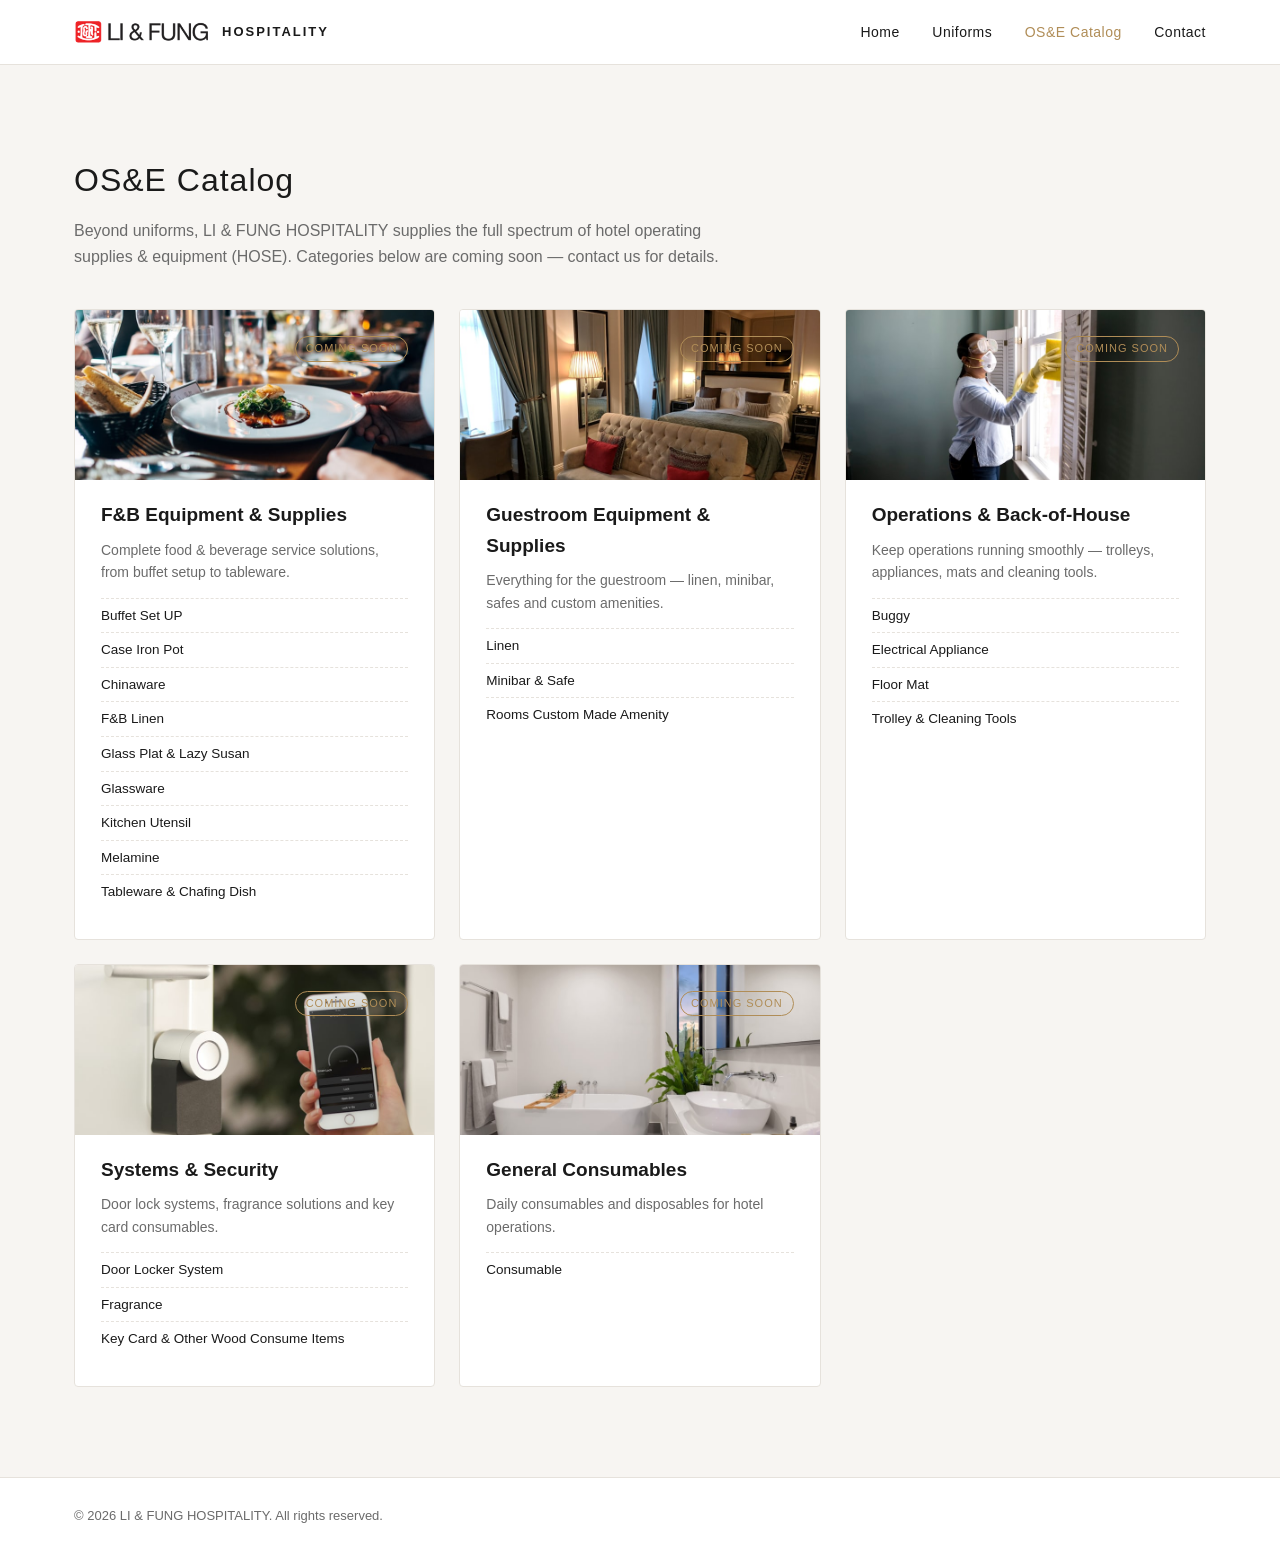
==== catalog.html @ af7404ed "Split home, uniforms, and catalog into separate pages" ====
<!DOCTYPE html>
<html lang="en">
<head>
<meta charset="UTF-8" />
<meta name="viewport" content="width=device-width, initial-scale=1.0" />
<title>OS&amp;E Catalog — LI & FUNG HOSPITALITY</title>
<link rel="stylesheet" href="styles.css" />
</head>
<body>

<header class="site-header">
  <div class="wrap header-inner">
    <div class="brand">
      <img src="images/brand/li-fung-logo.png" alt="LI & FUNG" />
      <span class="brand-hospitality">HOSPITALITY</span>
    </div>
    <nav>
      <a href="index.html#home">Home</a>
      <a href="uniforms.html">Uniforms</a>
      <a href="catalog.html" aria-current="page">OS&amp;E Catalog</a>
      <a href="index.html#contact">Contact</a>
    </nav>
  </div>
</header>

<main>
  <section id="catalog" class="section alt">
    <div class="wrap">
      <h1>OS&amp;E Catalog</h1>
      <p class="section-sub">Beyond uniforms, LI &amp; FUNG HOSPITALITY supplies the full spectrum of hotel operating supplies &amp; equipment (HOSE). Categories below are coming soon — contact us for details.</p>
      <div id="category-grid" class="category-grid"></div>
    </div>
  </section>
</main>

<footer class="site-footer">
  <div class="wrap">© <span id="year"></span> LI &amp; FUNG HOSPITALITY. All rights reserved.</div>
</footer>

<script src="data/catalog.js"></script>
<script src="app.js"></script>
</body>
</html>
---- styles.css ----
:root {
  --ink: #1a1a1a;
  --muted: #6b6b6b;
  --accent: #b08d57; /* hotel-gold */
  --bg: #ffffff;
  --bg-alt: #f7f5f2;
  --line: #e6e2dc;
}

* { margin: 0; padding: 0; box-sizing: border-box; }
body {
  font-family: "Helvetica Neue", Arial, "Segoe UI", sans-serif;
  color: var(--ink);
  background: var(--bg);
  line-height: 1.6;
}
.wrap { max-width: 1180px; margin: 0 auto; padding: 0 24px; }

/* Header */
.site-header {
  position: sticky; top: 0; z-index: 10;
  background: rgba(255,255,255,.95);
  border-bottom: 1px solid var(--line);
  backdrop-filter: blur(6px);
}
.header-inner { display: flex; align-items: center; justify-content: space-between; height: 64px; }
.brand { display: flex; align-items: center; gap: 10px; }
.brand img { width: 138px; height: auto; display: block; }
.brand .brand-hospitality { font-size: 13px; font-weight: 600; letter-spacing: 2px; color: var(--ink); }
@media (max-width: 620px) {
  .header-inner { height: auto; min-height: 64px; padding-top: 10px; padding-bottom: 10px; flex-wrap: wrap; gap: 8px; }
  .brand { width: 100%; }
  .brand img { width: 112px; }
  nav { width: 100%; display: flex; justify-content: space-between; }
  nav a { margin-left: 0; }
  .series-switcher { width: 100%; }
}

@media (max-width: 460px) {
  .series-switcher { grid-template-columns: 1fr; }
}
nav a { margin-left: 28px; text-decoration: none; color: var(--ink); font-size: 14px; letter-spacing: .5px; }
nav a:hover { color: var(--accent); }

/* Hero */
.hero {
  padding: 110px 0 90px;
  min-height: 640px;
  background-image: url("images/hero/resort-hotel-hero.jpg");
  background-size: cover;
  background-position: center 52%;
}
.hero .wrap {
  min-height: 440px;
  display: flex;
  align-items: center;
}
.hero-content {
  max-width: 670px;
  padding: 36px 44px 40px;
  background: rgba(255, 252, 247, .89);
  border: 1px solid rgba(255, 255, 255, .88);
  border-left: 4px solid var(--accent);
  box-shadow: 0 20px 48px rgba(25, 32, 38, .18);
  backdrop-filter: blur(8px);
}
.hero-kicker {
  display: block;
  margin-bottom: 17px;
  color: var(--accent);
  font-size: 11px;
  font-weight: 700;
  letter-spacing: 3px;
  line-height: 1.4;
}
.hero h1 {
  color: #23313d;
  font-size: 48px;
  font-weight: 500;
  line-height: 1.16;
  letter-spacing: .1px;
  max-width: 600px;
}
.hero p {
  margin-top: 20px;
  max-width: 610px;
  color: #4f5b61;
  font-size: 17px;
}
.hero-actions { margin-top: 34px; }
.btn {
  display: inline-block; padding: 13px 32px; margin-right: 14px;
  background: #23313d; color: #fff; text-decoration: none;
  font-size: 14px; letter-spacing: 1px; border-radius: 2px;
  transition: background .2s, border-color .2s, color .2s;
}
.btn.ghost { background: transparent; color: #23313d; border: 1px solid #23313d; }
.btn:hover { background: var(--accent); border-color: var(--accent); color:#fff; }

/* Sections */
.section { padding: 90px 0; }
.section.alt { background: var(--bg-alt); }
.section h1, .section h2 { font-size: 32px; font-weight: 400; letter-spacing: 1px; }
nav a[aria-current="page"] { color: var(--accent); }
.section-sub { color: var(--muted); margin: 12px 0 40px; max-width: 680px; }

/* Product grid */
.product-grid { display: block; }
.product-row {
  display: grid; gap: 28px; margin-bottom: 40px;
  grid-template-columns: repeat(auto-fill, minmax(280px, 1fr));
}
.series-switcher {
  display: grid; grid-template-columns: repeat(2, minmax(0, 1fr)); gap: 6px;
  width: min(100%, 760px); margin: 0 0 38px; padding: 6px;
  background: #f3f0eb; border: 1px solid var(--line); border-radius: 12px;
  box-shadow: 0 8px 24px rgba(35, 49, 61, .06);
}
.series-tab {
  position: relative; appearance: none; min-height: 68px; border: 1px solid transparent;
  border-radius: 8px; background: transparent; color: #4c5154; cursor: pointer;
  font: inherit; font-size: 14px; font-weight: 600; letter-spacing: .35px; text-align: left;
  padding: 14px 18px 14px 56px; transition: background .2s, border-color .2s, box-shadow .2s, color .2s, transform .2s;
}
.series-tab::before {
  position: absolute; left: 18px; top: 50%; width: 25px; height: 25px;
  border: 1px solid currentColor; border-radius: 50%; content: "01"; line-height: 23px;
  font-size: 10px; font-weight: 700; letter-spacing: 0; text-align: center; transform: translateY(-50%);
}
.series-tab:nth-child(2)::before { content: "02"; }
.series-tab:hover { background: rgba(255, 255, 255, .75); color: #23313d; }
.series-tab[aria-selected="true"] {
  background: #23313d; border-color: #23313d; box-shadow: 0 6px 14px rgba(35, 49, 61, .2); color: #fff;
}
.series-tab[aria-selected="true"]::before { border-color: var(--accent); color: var(--accent); }
.series-tab[aria-selected="true"]:hover { background: #2d3e4b; transform: translateY(-1px); }
.series-tab:focus-visible { outline: 3px solid rgba(176, 141, 87, .6); outline-offset: 2px; }
.uniform-series { margin: 0 0 64px; }
.uniform-series[hidden] { display: none; }
.series-head { border-bottom: 1px solid var(--line); margin-bottom: 30px; padding-bottom: 16px; }
.series-head h3 { font-size: 26px; font-weight: 600; }
.series-head p { font-size: 14px; color: var(--muted); margin-top: 6px; }
.collection-head { margin: 38px 0 20px; }
.collection-head h4 { font-size: 22px; font-weight: 600; }
.collection-head p { font-size: 14px; color: var(--muted); margin-top: 6px; }
.card {
  background: #fff; border: 1px solid var(--line); border-radius: 4px;
  overflow: hidden; cursor: pointer; transition: box-shadow .2s, transform .2s;
}
.card:hover { box-shadow: 0 10px 30px rgba(0,0,0,.08); transform: translateY(-3px); }
.card-img {
  aspect-ratio: 4/3; background: #efece7; display: flex;
  align-items: center; justify-content: center; overflow: hidden;
}
.card-img img { width: 100%; height: 100%; object-fit: cover; }
.card-img.no-img::after { content: "Image coming soon"; color: var(--muted); font-size: 13px; letter-spacing: 1px; }
.card-body { padding: 18px 20px 22px; }
.card-body h3 { font-size: 17px; font-weight: 600; }
.card-body p { font-size: 14px; color: var(--muted); margin-top: 6px; }
.empty { color: var(--muted); }

/* Category directory */
.category-grid {
  display: grid; gap: 24px;
  grid-template-columns: repeat(auto-fill, minmax(300px, 1fr));
}
.cat-card {
  background: #fff; border: 1px solid var(--line); border-radius: 4px;
  padding: 0 26px 30px; position: relative; overflow: hidden;
}
.cat-img { margin: 0 -26px 20px; height: 170px; background: var(--bg); }
.cat-img img { width: 100%; height: 100%; object-fit: cover; display: block; }
.cat-card h3 { font-size: 19px; font-weight: 600; }
.cat-card p { font-size: 14px; color: var(--muted); margin: 8px 0 14px; }
.cat-card ul { list-style: none; }
.cat-card li {
  font-size: 13.5px; color: var(--ink); padding: 6px 0;
  border-top: 1px dashed var(--line);
}
.badge {
  position: absolute; top: 26px; right: 26px;
  font-size: 11px; letter-spacing: 1px; text-transform: uppercase;
  color: var(--accent); border: 1px solid var(--accent);
  padding: 3px 10px; border-radius: 20px;
}

/* Contact */
.contact a { color: var(--accent); }

/* Modal */
.modal {
  position: fixed; inset: 0; background: rgba(0,0,0,.55);
  display: flex; align-items: center; justify-content: center; z-index: 20; padding: 24px;
}
.modal[hidden] { display: none; }
.modal-box {
  background: #fff; border-radius: 6px; max-width: 620px; width: 100%;
  max-height: 90vh; overflow: auto; padding: 32px; position: relative;
}
.modal-box img { width: 100%; border-radius: 4px; margin-bottom: 20px; }
.modal-close {
  position: absolute; top: 12px; right: 16px; border: none; background: none;
  font-size: 28px; cursor: pointer; color: var(--muted);
}
.modal-box table { width: 100%; border-collapse: collapse; margin-top: 16px; font-size: 14px; }
.modal-box th, .modal-box td { text-align: left; padding: 8px 10px; border-top: 1px solid var(--line); }
.modal-box th { width: 140px; color: var(--muted); font-weight: 500; }

/* Footer */
.site-footer { border-top: 1px solid var(--line); padding: 28px 0; font-size: 13px; color: var(--muted); }

@media (max-width: 640px) {
  .hero {
    min-height: 690px;
    padding: 82px 0 64px;
    background-position: 58% center;
  }
  .hero .wrap { min-height: 544px; }
  .hero-content { padding: 29px 24px 31px; }
  .hero-kicker { margin-bottom: 14px; font-size: 10px; letter-spacing: 2.4px; }
  .hero h1 { font-size: 34px; }
  .hero p { font-size: 16px; }
  .hero-actions { margin-top: 28px; }
  .btn { margin-bottom: 10px; }
  nav a { margin-left: 16px; }
}
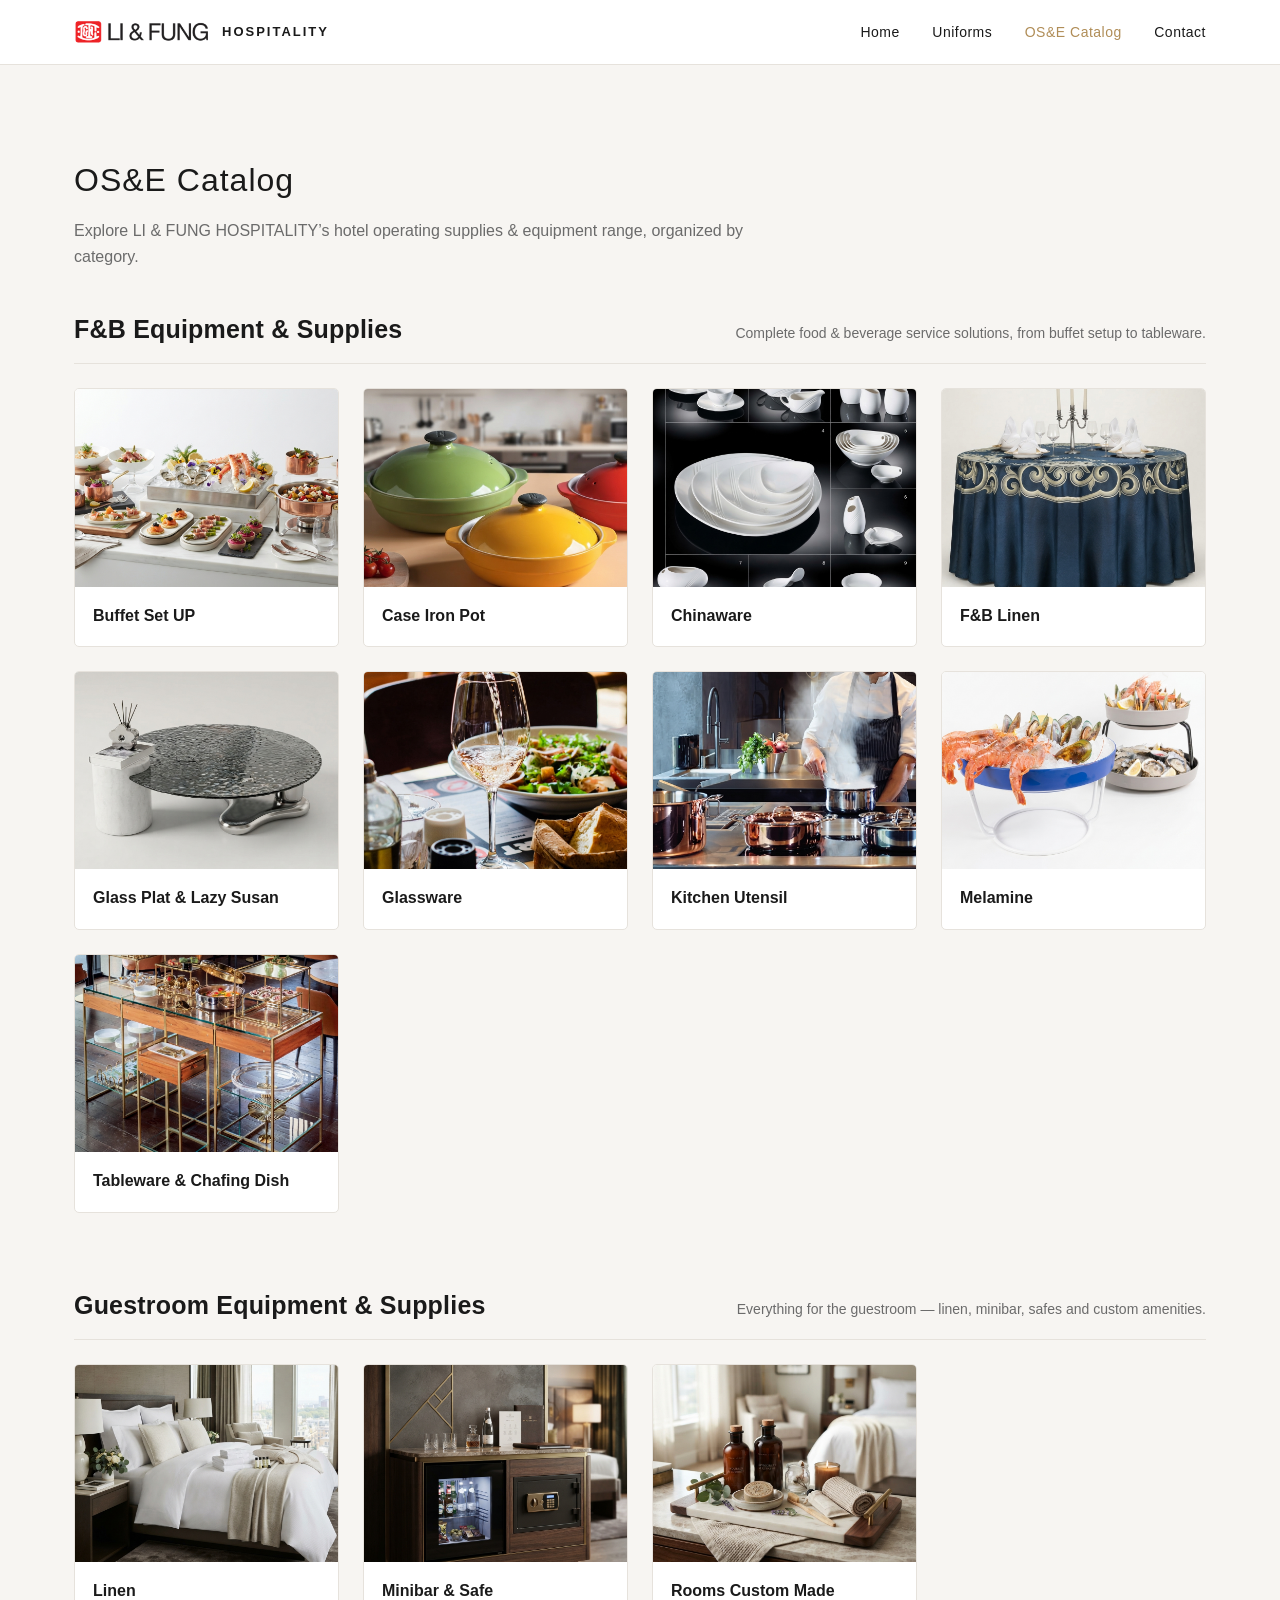
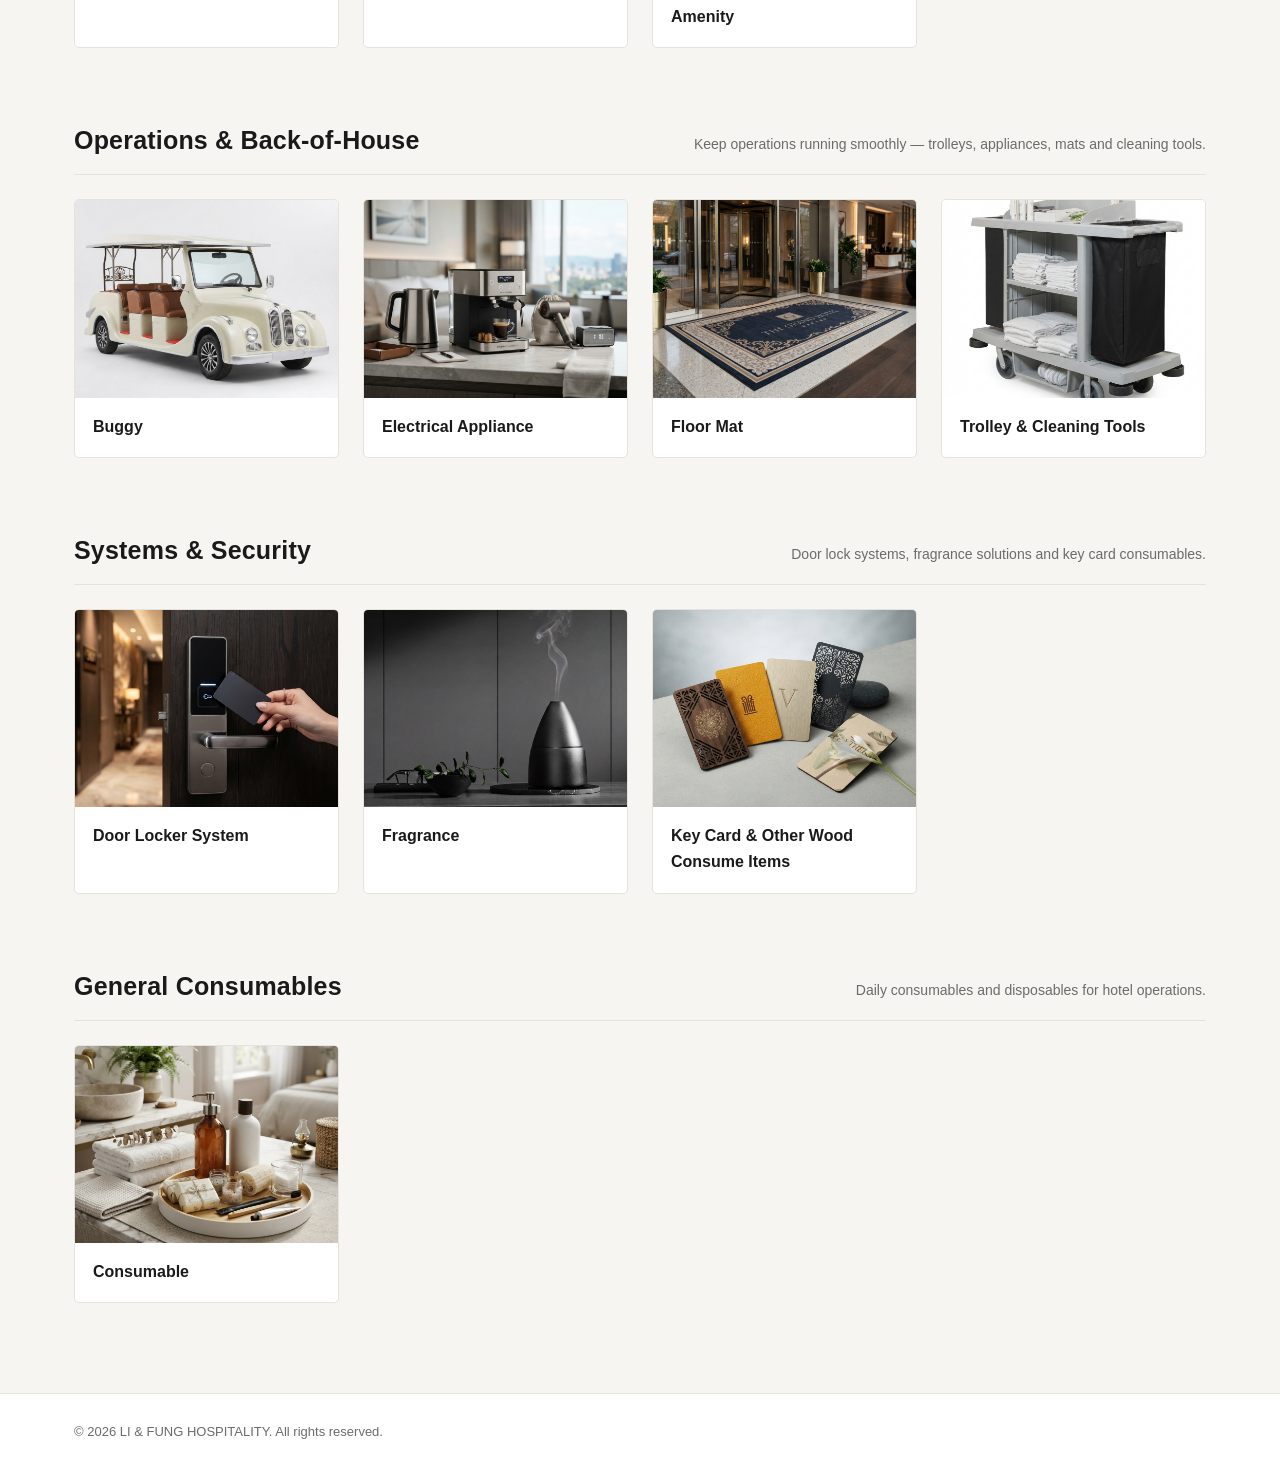
==== commit 344e231f: "Add OS&E subcategory image catalog" ====
--- a/catalog.html
+++ b/catalog.html
@@ -27,7 +27,7 @@
   <section id="catalog" class="section alt">
     <div class="wrap">
       <h1>OS&amp;E Catalog</h1>
-      <p class="section-sub">Beyond uniforms, LI &amp; FUNG HOSPITALITY supplies the full spectrum of hotel operating supplies &amp; equipment (HOSE). Categories below are coming soon — contact us for details.</p>
+      <p class="section-sub">Explore LI &amp; FUNG HOSPITALITY’s hotel operating supplies &amp; equipment range, organized by category.</p>
       <div id="category-grid" class="category-grid"></div>
     </div>
   </section>
--- a/styles.css
+++ b/styles.css
@@ -153,39 +153,56 @@
   align-items: center; justify-content: center; overflow: hidden;
 }
 .card-img img { width: 100%; height: 100%; object-fit: cover; }
-.card-img.no-img::after { content: "Image coming soon"; color: var(--muted); font-size: 13px; letter-spacing: 1px; }
 .card-body { padding: 18px 20px 22px; }
 .card-body h3 { font-size: 17px; font-weight: 600; }
 .card-body p { font-size: 14px; color: var(--muted); margin-top: 6px; }
 .empty { color: var(--muted); }
 
-/* Category directory */
-.category-grid {
-  display: grid; gap: 24px;
-  grid-template-columns: repeat(auto-fill, minmax(300px, 1fr));
-}
-.cat-card {
-  background: #fff; border: 1px solid var(--line); border-radius: 4px;
-  padding: 0 26px 30px; position: relative; overflow: hidden;
-}
-.cat-img { margin: 0 -26px 20px; height: 170px; background: var(--bg); }
-.cat-img img { width: 100%; height: 100%; object-fit: cover; display: block; }
-.cat-card h3 { font-size: 19px; font-weight: 600; }
-.cat-card p { font-size: 14px; color: var(--muted); margin: 8px 0 14px; }
-.cat-card ul { list-style: none; }
-.cat-card li {
-  font-size: 13.5px; color: var(--ink); padding: 6px 0;
-  border-top: 1px dashed var(--line);
-}
-.badge {
-  position: absolute; top: 26px; right: 26px;
-  font-size: 11px; letter-spacing: 1px; text-transform: uppercase;
-  color: var(--accent); border: 1px solid var(--accent);
-  padding: 3px 10px; border-radius: 20px;
+/* OS&E Catalog */
+.category-grid { display: block; }
+.ose-category { margin: 0 0 72px; }
+.ose-category:last-child { margin-bottom: 0; }
+.ose-category-head { display: flex; align-items: baseline; justify-content: space-between; gap: 24px; margin-bottom: 24px; padding-bottom: 14px; border-bottom: 1px solid var(--line); }
+.ose-category-head h2 { font-size: 25px; font-weight: 600; letter-spacing: .2px; }
+.ose-category-head p { max-width: 560px; color: var(--muted); font-size: 14px; }
+.ose-subcategory-grid { display: grid; gap: 24px; grid-template-columns: repeat(auto-fill, minmax(245px, 1fr)); }
+.ose-subcategory-card { background: #fff; border: 1px solid var(--line); border-radius: 5px; overflow: hidden; transition: box-shadow .2s, transform .2s; }
+.ose-subcategory-card:hover { box-shadow: 0 10px 28px rgba(0,0,0,.09); transform: translateY(-3px); }
+.ose-subcategory-image { aspect-ratio: 4 / 3; background: var(--bg-alt); overflow: hidden; }
+.ose-subcategory-image img { width: 100%; height: 100%; display: block; object-fit: cover; transition: transform .35s ease; }
+.ose-subcategory-card:hover img { transform: scale(1.04); }
+.ose-subcategory-card h3 { padding: 16px 18px 18px; font-size: 16px; font-weight: 600; }
+@media (max-width: 720px) {
+  .ose-category-head { align-items: flex-start; flex-direction: column; gap: 8px; }
 }
 
 /* Contact */
-.contact a { color: var(--accent); }
+.contact { background: #23313d; color: #fff; padding: 68px 0; }
+.contact-layout { display: grid; grid-template-columns: minmax(0, 1.35fr) minmax(180px, .7fr) minmax(220px, .95fr); gap: 48px; }
+.contact-brand-block, .contact-navigation, .contact-details { min-width: 0; }
+.contact-navigation, .contact-details { border-left: 1px solid rgba(255,255,255,.2); padding-left: 48px; }
+.contact-brand-lockup { display: flex; align-items: center; gap: 13px; margin-bottom: 22px; }
+.contact-brand-lockup img { width: 168px; height: auto; padding: 8px 10px; background: #fff; border-radius: 3px; box-shadow: 0 5px 14px rgba(0,0,0,.16); }
+.contact-brand-lockup span { color: var(--accent); font-size: 12px; font-weight: 700; letter-spacing: 2.2px; }
+.contact-brand-block > p { max-width: 400px; color: rgba(255,255,255,.72); font-size: 15px; line-height: 1.75; }
+.contact-label { color: var(--accent); font-size: 11px; font-weight: 700; letter-spacing: 1.8px; text-transform: uppercase; }
+.contact-navigation { display: flex; flex-direction: column; align-items: flex-start; gap: 10px; }
+.contact-navigation .contact-label { margin-bottom: 6px; }
+.contact-navigation a { color: rgba(255,255,255,.82); font-size: 14px; text-decoration: none; transition: color .2s; }
+.contact-navigation a:hover, .contact-navigation a:focus-visible { color: var(--accent); }
+.contact-email { margin-top: 14px; }
+.contact-email a { color: #fff; font-size: 16px; text-decoration: none; transition: color .2s; }
+.contact-email a:hover, .contact-email a:focus-visible { color: var(--accent); }
+
+@media (max-width: 720px) {
+  .contact { padding: 52px 0; }
+  .contact-layout { grid-template-columns: 1fr; gap: 32px; }
+  .contact-navigation, .contact-details { border-left: 0; border-top: 1px solid rgba(255,255,255,.2); padding: 28px 0 0; }
+}
+
+@media (max-width: 460px) {
+  .contact-brand-lockup { align-items: flex-start; flex-direction: column; gap: 8px; }
+}
 
 /* Modal */
 .modal {
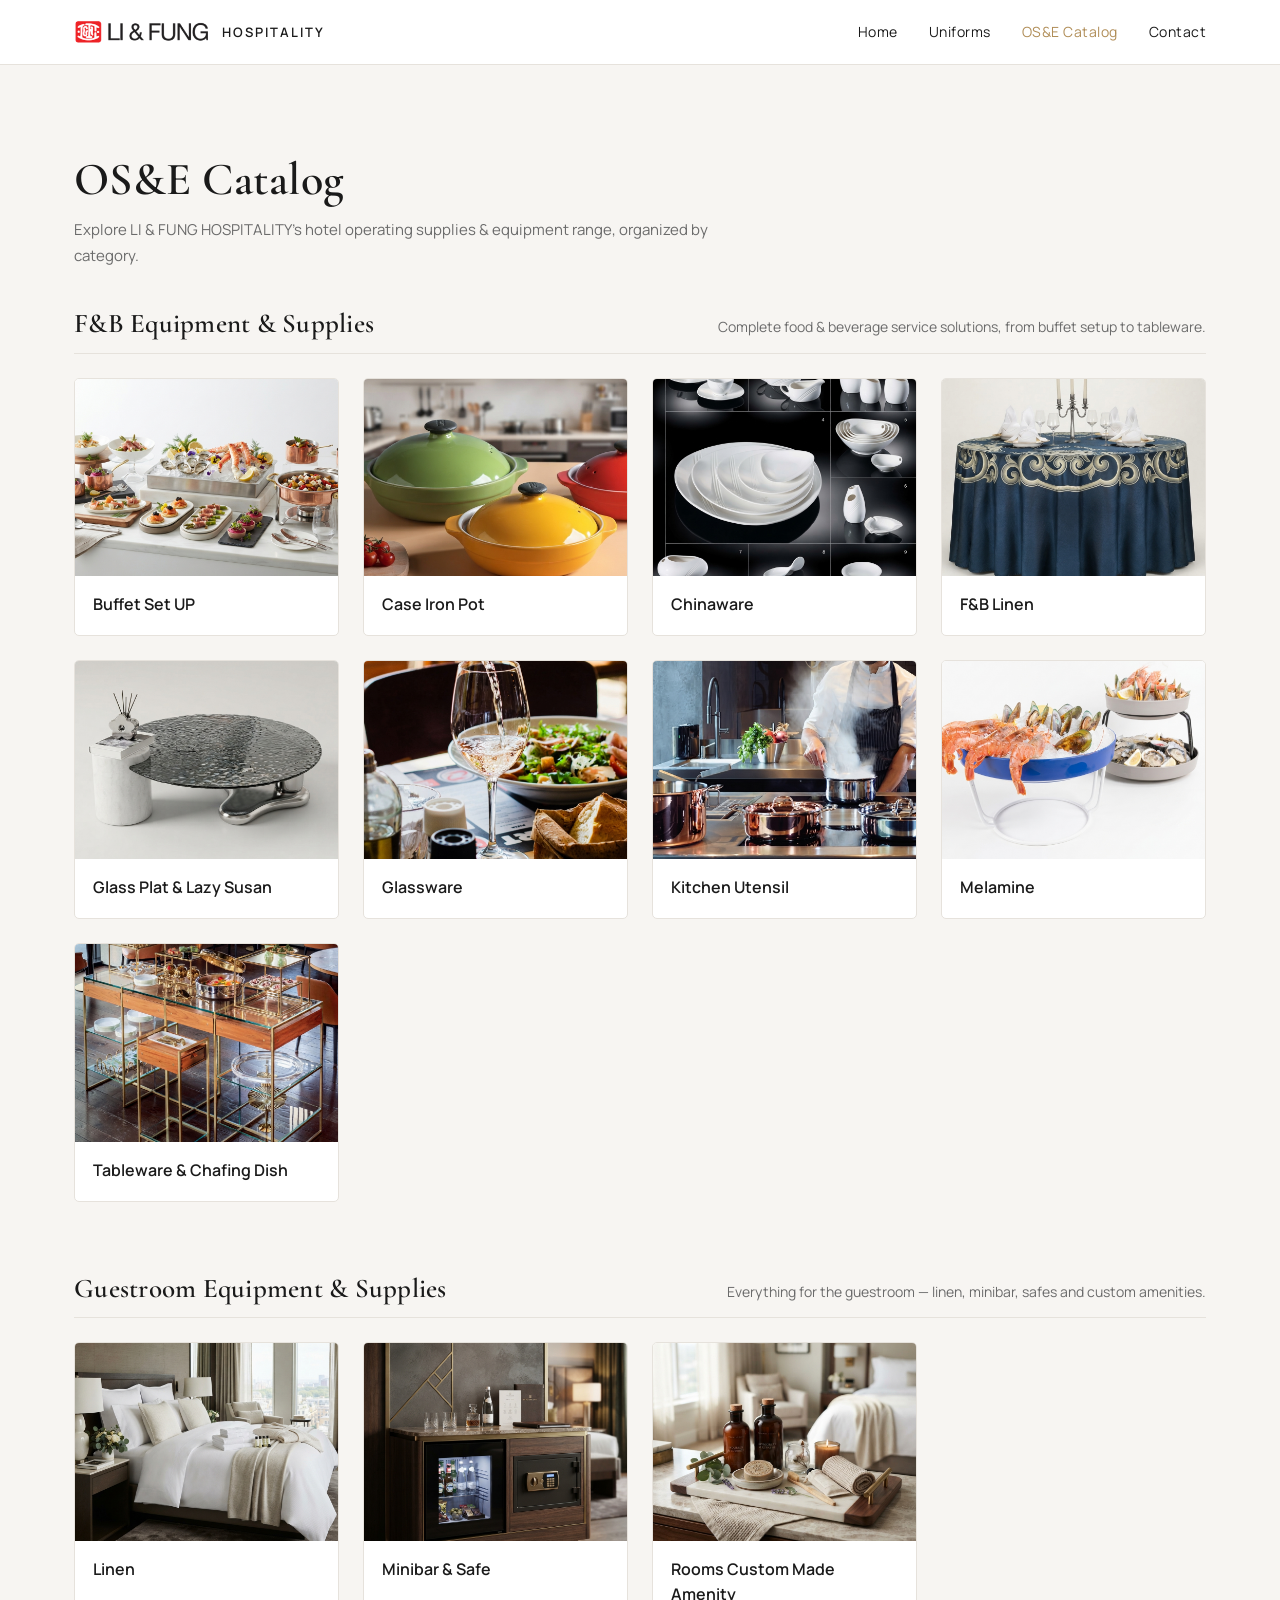
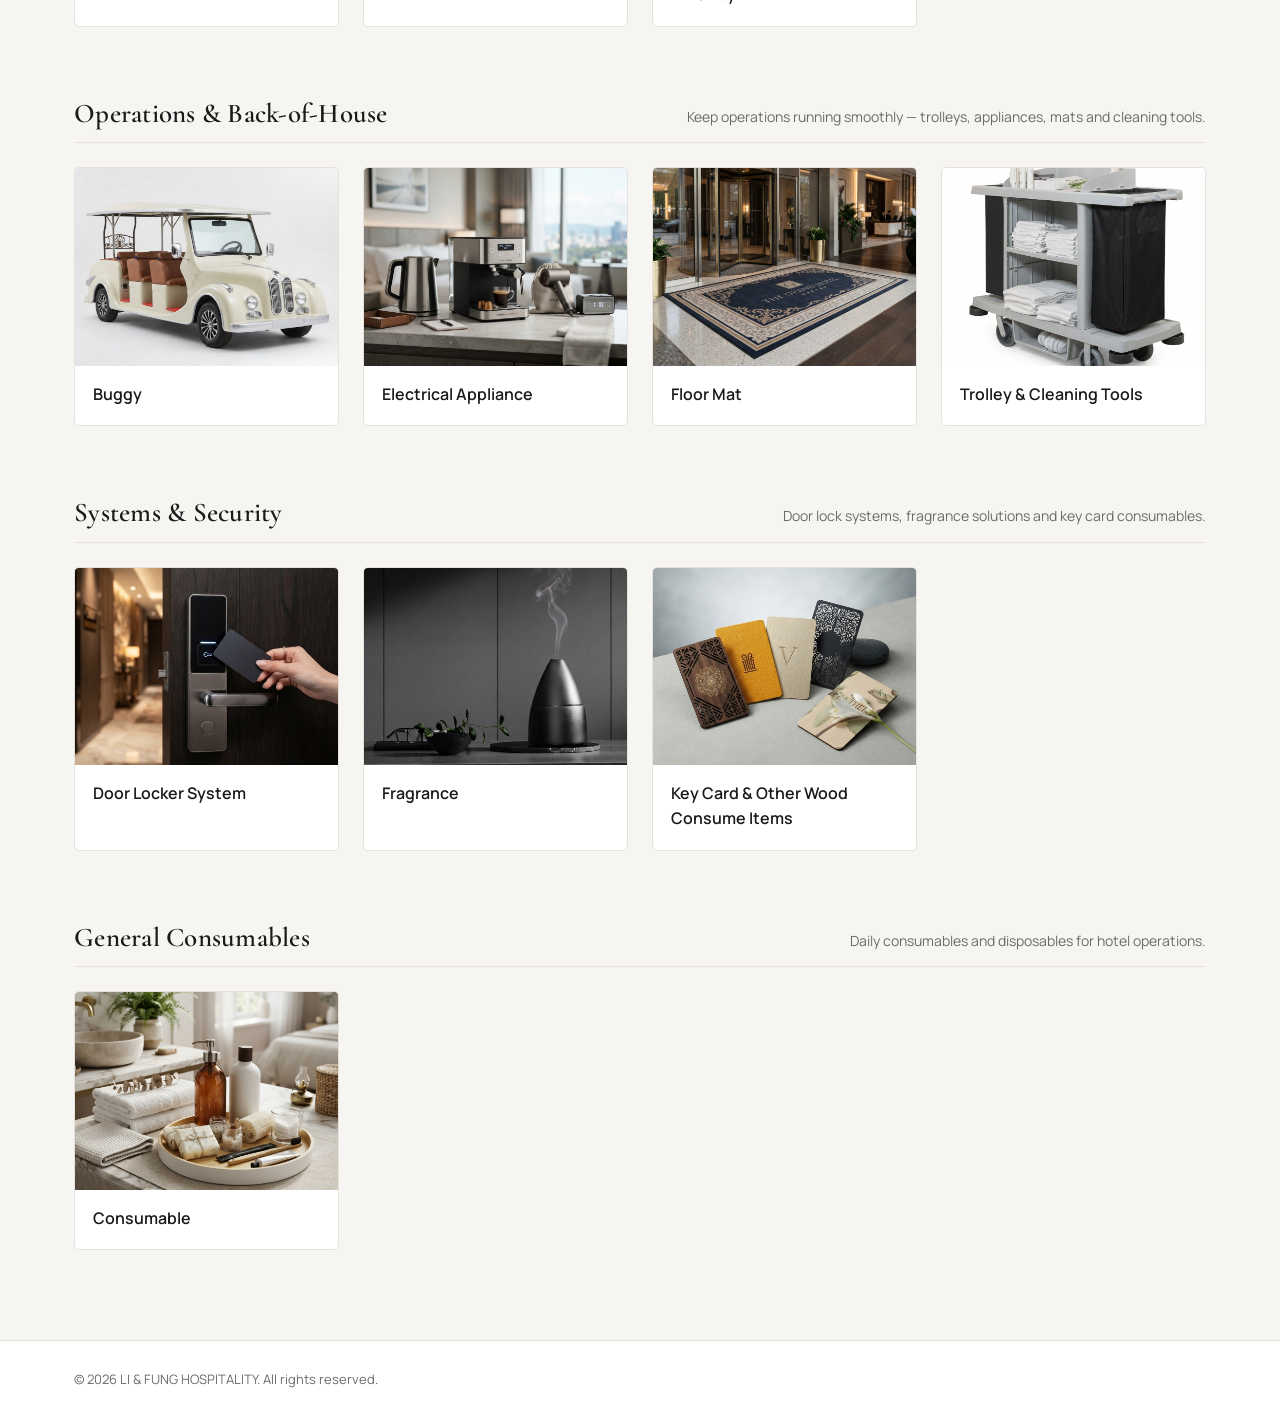
==== commit 61d0db9d: "Refine catalog typography and series selector" ====
--- a/catalog.html
+++ b/catalog.html
@@ -4,9 +4,12 @@
 <meta charset="UTF-8" />
 <meta name="viewport" content="width=device-width, initial-scale=1.0" />
 <title>OS&amp;E Catalog — LI & FUNG HOSPITALITY</title>
+<link rel="preconnect" href="https://fonts.googleapis.com" />
+<link rel="preconnect" href="https://fonts.gstatic.com" crossorigin />
+<link href="https://fonts.googleapis.com/css2?family=Cormorant+Garamond:wght@500;600&family=Manrope:wght@400;500;600;700&display=swap" rel="stylesheet" />
 <link rel="stylesheet" href="styles.css" />
 </head>
-<body>
+<body class="catalog-page">
 
 <header class="site-header">
   <div class="wrap header-inner">
--- a/styles.css
+++ b/styles.css
@@ -102,6 +102,21 @@
 .section.alt { background: var(--bg-alt); }
 .section h1, .section h2 { font-size: 32px; font-weight: 400; letter-spacing: 1px; }
 nav a[aria-current="page"] { color: var(--accent); }
+
+/* Page-specific editorial typography for the Uniforms and OS&E Catalog pages. */
+.uniforms-page, .catalog-page { font-family: "Manrope", "Helvetica Neue", Arial, sans-serif; }
+.uniforms-page .section h1, .catalog-page .section h1,
+.uniforms-page .series-head h3, .uniforms-page .collection-head h4,
+.catalog-page .ose-category-head h2 {
+  font-family: "Cormorant Garamond", Georgia, serif;
+  font-weight: 600;
+  letter-spacing: .25px;
+  line-height: 1.08;
+}
+.uniforms-page .section h1, .catalog-page .section h1 { font-size: 46px; }
+.uniforms-page .section-sub, .catalog-page .section-sub { font-size: 15px; line-height: 1.75; }
+.uniforms-page .series-head h3 { font-size: 32px; }
+.uniforms-page .collection-head h4, .catalog-page .ose-category-head h2 { font-size: 27px; }
 .section-sub { color: var(--muted); margin: 12px 0 40px; max-width: 680px; }
 
 /* Product grid */
@@ -117,22 +132,15 @@
   box-shadow: 0 8px 24px rgba(35, 49, 61, .06);
 }
 .series-tab {
-  position: relative; appearance: none; min-height: 68px; border: 1px solid transparent;
-  border-radius: 8px; background: transparent; color: #4c5154; cursor: pointer;
-  font: inherit; font-size: 14px; font-weight: 600; letter-spacing: .35px; text-align: left;
-  padding: 14px 18px 14px 56px; transition: background .2s, border-color .2s, box-shadow .2s, color .2s, transform .2s;
-}
-.series-tab::before {
-  position: absolute; left: 18px; top: 50%; width: 25px; height: 25px;
-  border: 1px solid currentColor; border-radius: 50%; content: "01"; line-height: 23px;
-  font-size: 10px; font-weight: 700; letter-spacing: 0; text-align: center; transform: translateY(-50%);
-}
-.series-tab:nth-child(2)::before { content: "02"; }
+  appearance: none; min-height: 68px; border: 1px solid transparent; border-radius: 8px;
+  background: transparent; color: #4c5154; cursor: pointer; font: inherit; font-size: 13px;
+  font-weight: 700; letter-spacing: .65px; padding: 14px 22px; text-align: center; text-transform: uppercase;
+  transition: background .2s, border-color .2s, box-shadow .2s, color .2s, transform .2s;
+}
 .series-tab:hover { background: rgba(255, 255, 255, .75); color: #23313d; }
 .series-tab[aria-selected="true"] {
   background: #23313d; border-color: #23313d; box-shadow: 0 6px 14px rgba(35, 49, 61, .2); color: #fff;
 }
-.series-tab[aria-selected="true"]::before { border-color: var(--accent); color: var(--accent); }
 .series-tab[aria-selected="true"]:hover { background: #2d3e4b; transform: translateY(-1px); }
 .series-tab:focus-visible { outline: 3px solid rgba(176, 141, 87, .6); outline-offset: 2px; }
 .uniform-series { margin: 0 0 64px; }
@@ -227,6 +235,9 @@
 .site-footer { border-top: 1px solid var(--line); padding: 28px 0; font-size: 13px; color: var(--muted); }
 
 @media (max-width: 640px) {
+  .uniforms-page .section h1, .catalog-page .section h1 { font-size: 38px; }
+  .uniforms-page .series-head h3 { font-size: 29px; }
+  .uniforms-page .collection-head h4, .catalog-page .ose-category-head h2 { font-size: 25px; }
   .hero {
     min-height: 690px;
     padding: 82px 0 64px;
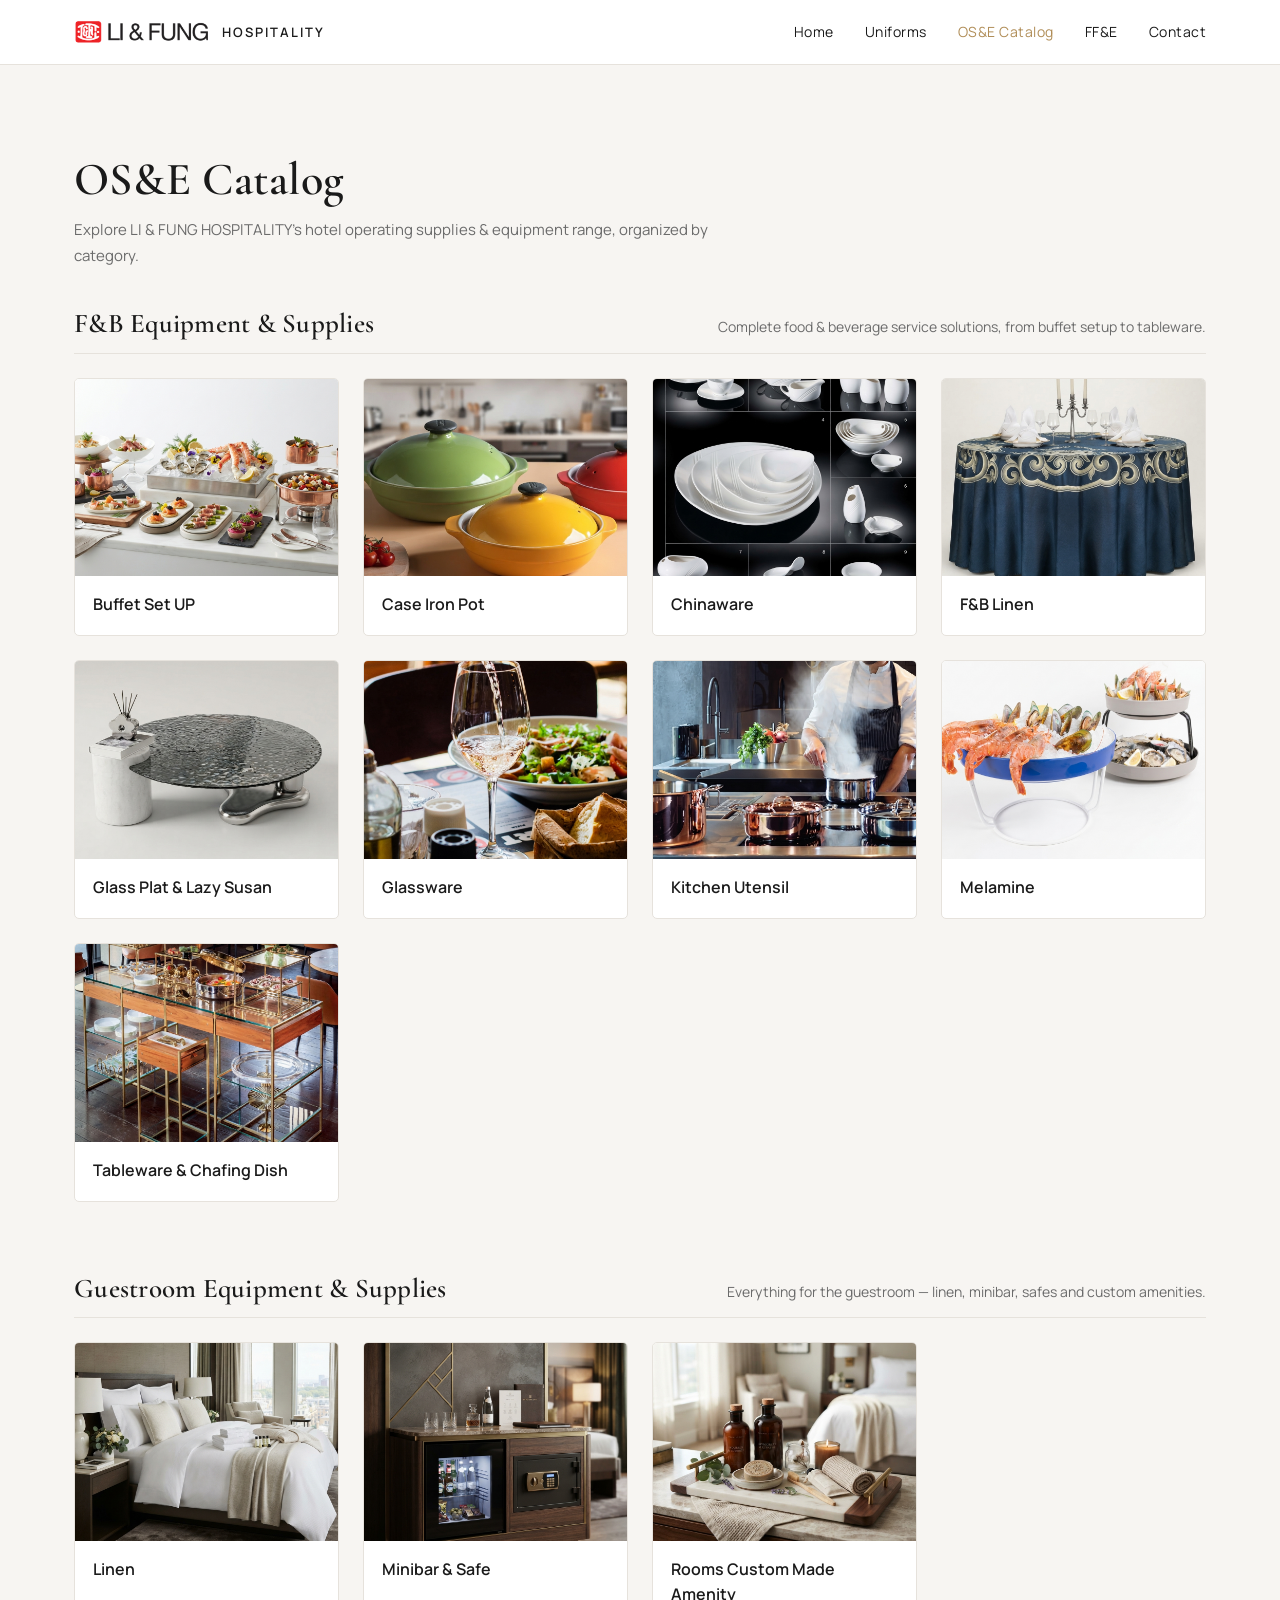
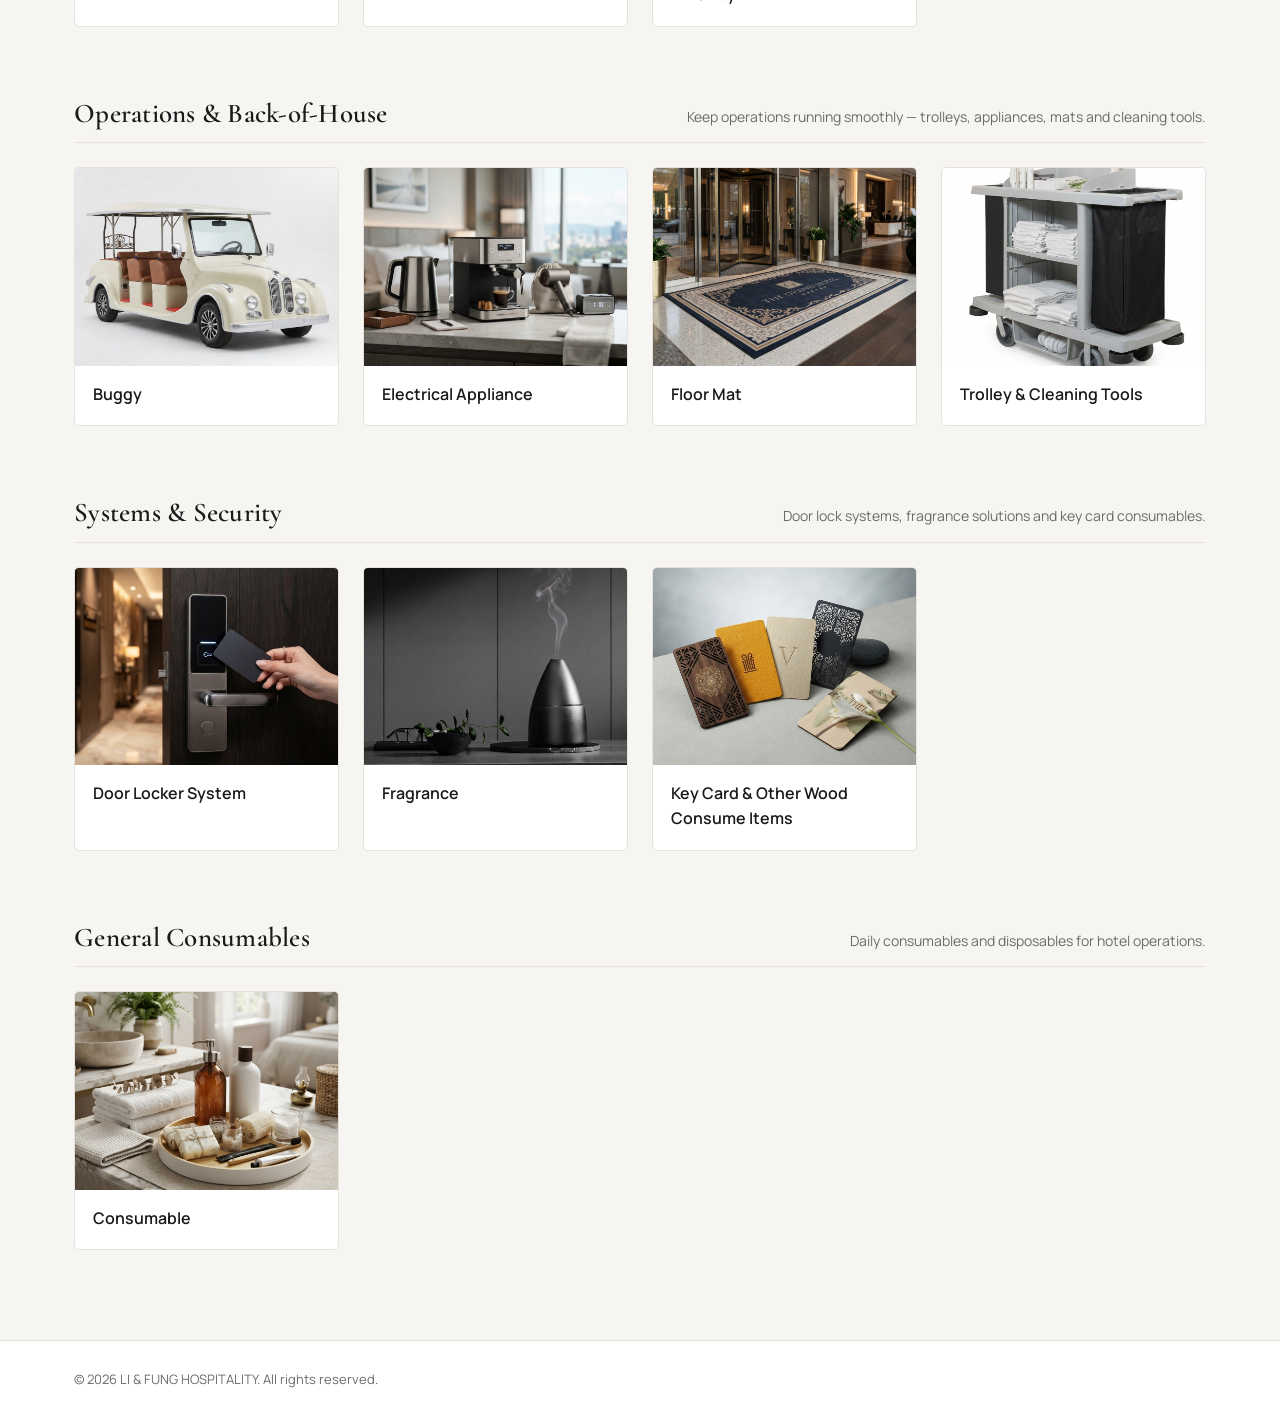
==== commit 6bf574f6: "Add custom FF&E showcase page" ====
--- a/catalog.html
+++ b/catalog.html
@@ -21,6 +21,7 @@
       <a href="index.html#home">Home</a>
       <a href="uniforms.html">Uniforms</a>
       <a href="catalog.html" aria-current="page">OS&amp;E Catalog</a>
+      <a href="ffe.html">FF&amp;E</a>
       <a href="index.html#contact">Contact</a>
     </nav>
   </div>
--- a/styles.css
+++ b/styles.css
@@ -32,7 +32,8 @@
   .brand { width: 100%; }
   .brand img { width: 112px; }
   nav { width: 100%; display: flex; justify-content: space-between; }
-  nav a { margin-left: 0; }
+  nav { gap: 10px; }
+  nav a { margin-left: 0; font-size: 12px; }
   .series-switcher { width: 100%; }
 }
 
@@ -104,17 +105,17 @@
 nav a[aria-current="page"] { color: var(--accent); }
 
 /* Page-specific editorial typography for the Uniforms and OS&E Catalog pages. */
-.uniforms-page, .catalog-page { font-family: "Manrope", "Helvetica Neue", Arial, sans-serif; }
-.uniforms-page .section h1, .catalog-page .section h1,
+.uniforms-page, .catalog-page, .ffe-page { font-family: "Manrope", "Helvetica Neue", Arial, sans-serif; }
+.uniforms-page .section h1, .catalog-page .section h1, .ffe-page .section h1,
 .uniforms-page .series-head h3, .uniforms-page .collection-head h4,
-.catalog-page .ose-category-head h2 {
+.catalog-page .ose-category-head h2, .ffe-page .ffe-scene h2 {
   font-family: "Cormorant Garamond", Georgia, serif;
   font-weight: 600;
   letter-spacing: .25px;
   line-height: 1.08;
 }
-.uniforms-page .section h1, .catalog-page .section h1 { font-size: 46px; }
-.uniforms-page .section-sub, .catalog-page .section-sub { font-size: 15px; line-height: 1.75; }
+.uniforms-page .section h1, .catalog-page .section h1, .ffe-page .section h1 { font-size: 46px; }
+.uniforms-page .section-sub, .catalog-page .section-sub, .ffe-page .section-sub { font-size: 15px; line-height: 1.75; }
 .uniforms-page .series-head h3 { font-size: 32px; }
 .uniforms-page .collection-head h4, .catalog-page .ose-category-head h2 { font-size: 27px; }
 .section-sub { color: var(--muted); margin: 12px 0 40px; max-width: 680px; }
@@ -182,6 +183,32 @@
 .ose-subcategory-card h3 { padding: 16px 18px 18px; font-size: 16px; font-weight: 600; }
 @media (max-width: 720px) {
   .ose-category-head { align-items: flex-start; flex-direction: column; gap: 8px; }
+}
+
+/* FF&E showcase */
+.ffe-intro { padding-bottom: 54px; }
+.ffe-eyebrow, .ffe-scene-label { color: var(--accent); font-size: 11px; font-weight: 700; letter-spacing: 2px; text-transform: uppercase; }
+.ffe-intro h1 { max-width: 760px; margin-top: 12px; }
+.ffe-intro .section-sub { max-width: 720px; margin-bottom: 0; }
+.ffe-showcase { padding: 22px 0 104px; }
+.ffe-scene { display: grid; grid-template-columns: minmax(230px, .72fr) minmax(0, 1.28fr); align-items: center; gap: 58px; margin-bottom: 112px; }
+.ffe-scene:last-child { margin-bottom: 0; }
+.ffe-scene--reverse .ffe-scene-copy { order: 2; }
+.ffe-scene--reverse .ffe-scene-gallery { order: 1; }
+.ffe-scene-copy h2 { margin: 10px 0 16px; font-size: 38px; }
+.ffe-scene-copy > p:last-child { color: var(--muted); font-size: 15px; line-height: 1.8; }
+.ffe-scene-gallery { display: grid; grid-template-columns: 1.25fr .75fr; gap: 14px; min-height: 370px; padding-bottom: 28px; }
+.ffe-scene-gallery img { width: 100%; height: 100%; min-height: 370px; display: block; border-radius: 4px; box-shadow: 0 14px 34px rgba(26,26,26,.11); object-fit: cover; }
+.ffe-scene-gallery img:nth-child(2) { margin-top: 28px; }
+@media (max-width: 860px) {
+  .ffe-scene, .ffe-scene--reverse { grid-template-columns: 1fr; gap: 28px; margin-bottom: 76px; }
+  .ffe-scene--reverse .ffe-scene-copy, .ffe-scene--reverse .ffe-scene-gallery { order: initial; }
+}
+@media (max-width: 560px) {
+  .ffe-showcase { padding-bottom: 72px; }
+  .ffe-scene-gallery { min-height: 250px; gap: 10px; padding-bottom: 14px; }
+  .ffe-scene-gallery img { min-height: 250px; }
+  .ffe-scene-gallery img:nth-child(2) { margin-top: 14px; }
 }
 
 /* Contact */
@@ -235,7 +262,7 @@
 .site-footer { border-top: 1px solid var(--line); padding: 28px 0; font-size: 13px; color: var(--muted); }
 
 @media (max-width: 640px) {
-  .uniforms-page .section h1, .catalog-page .section h1 { font-size: 38px; }
+  .uniforms-page .section h1, .catalog-page .section h1, .ffe-page .section h1 { font-size: 38px; }
   .uniforms-page .series-head h3 { font-size: 29px; }
   .uniforms-page .collection-head h4, .catalog-page .ose-category-head h2 { font-size: 25px; }
   .hero {
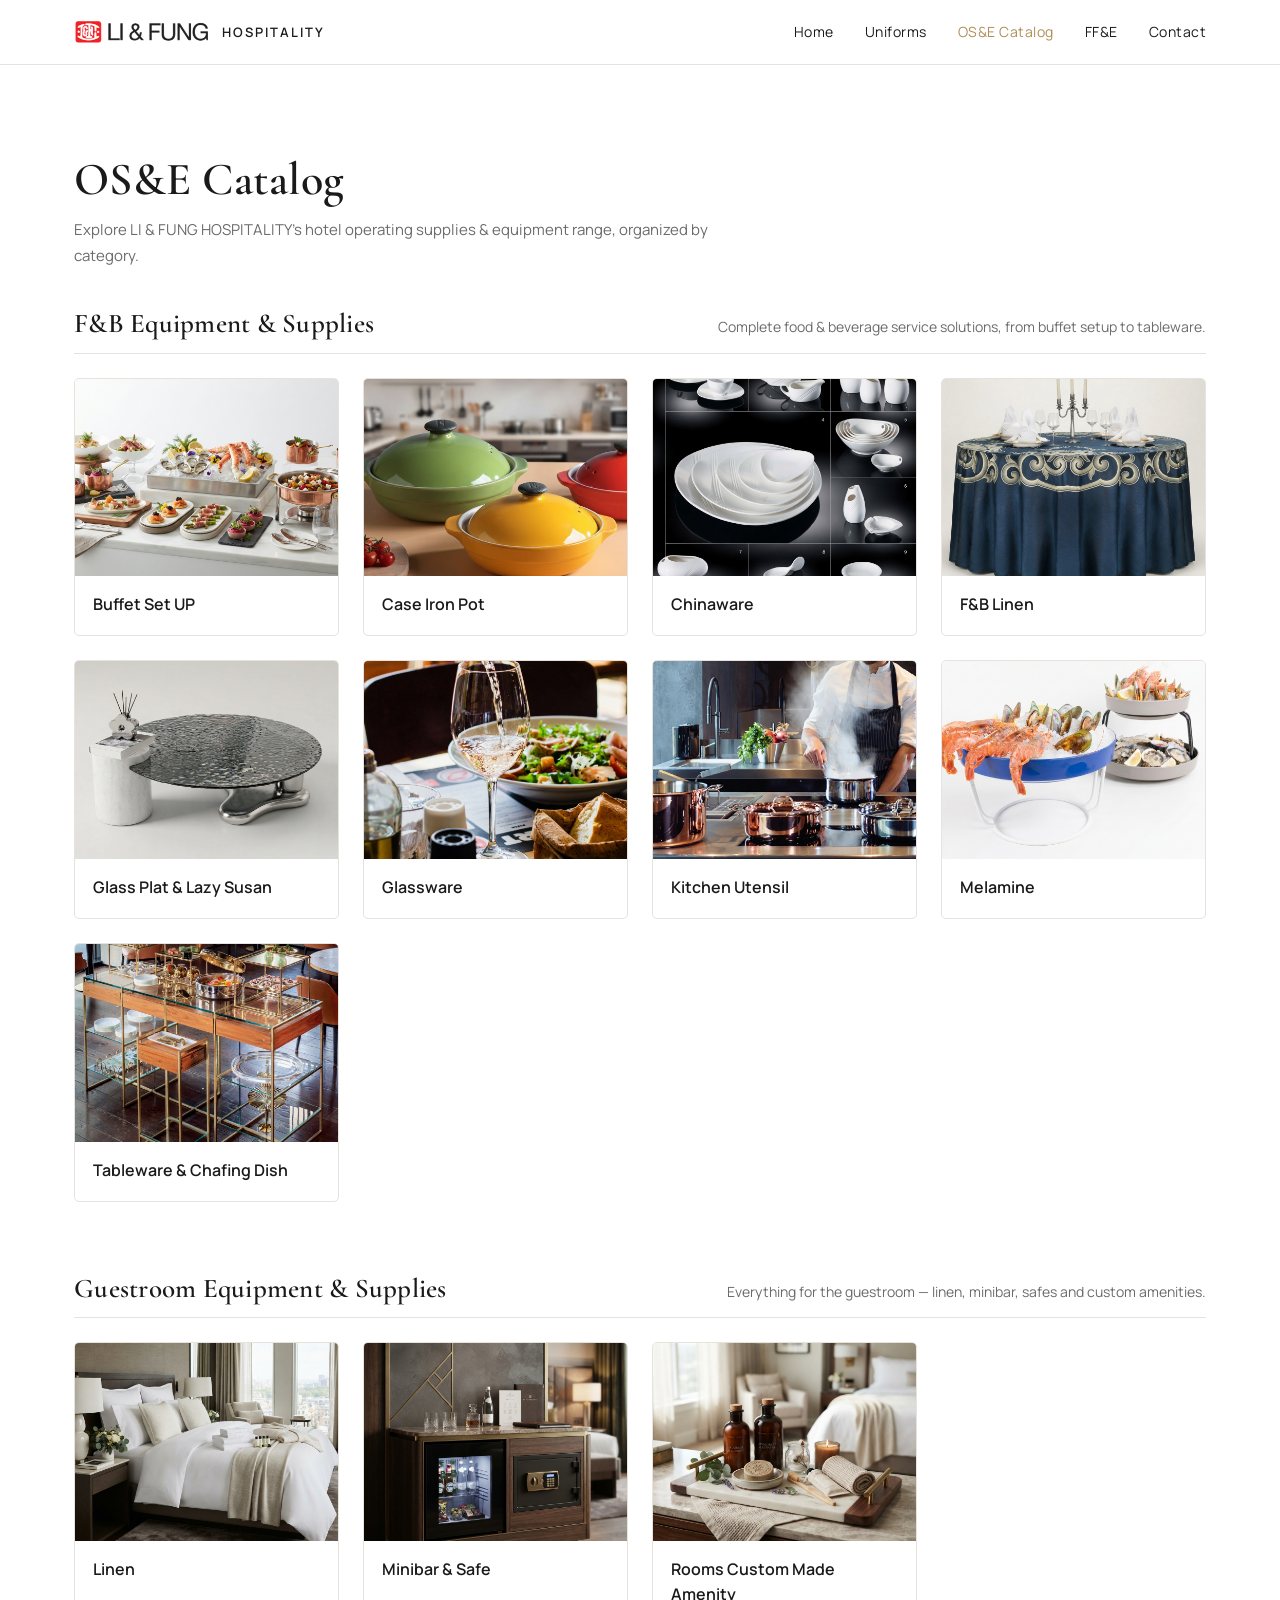
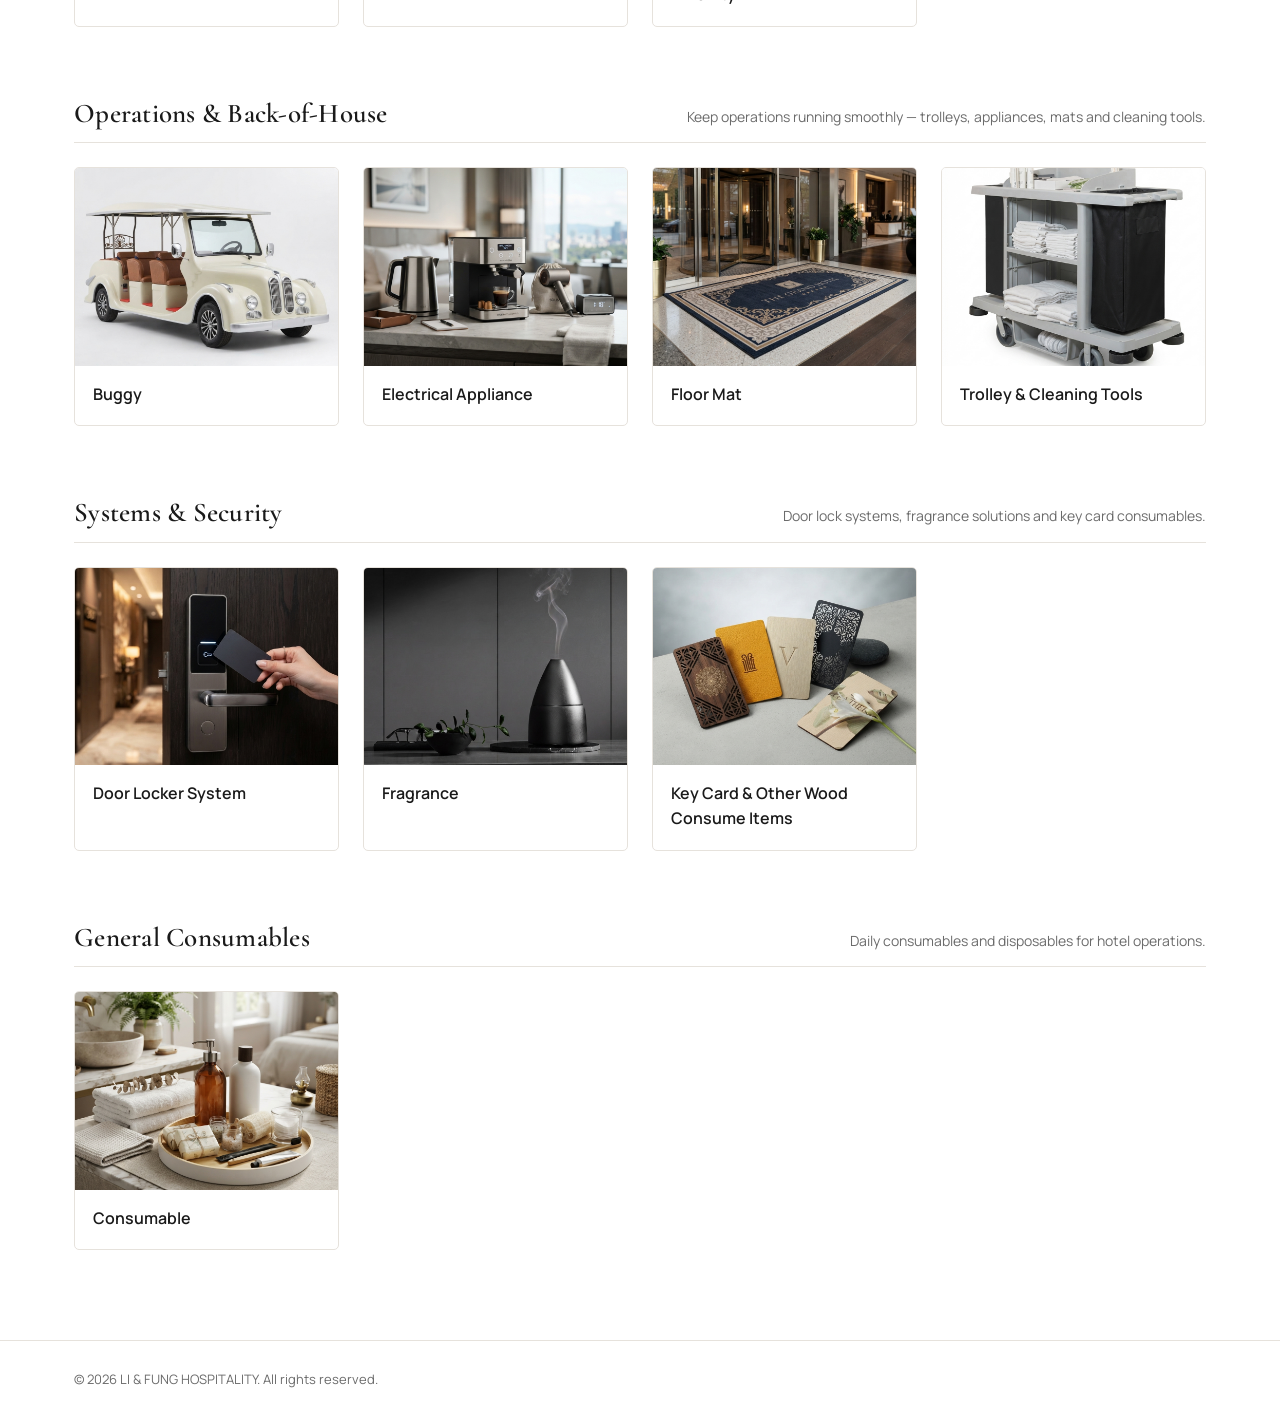
==== commit 69c18474: "Align OS&E page background with catalog pages" ====
--- a/catalog.html
+++ b/catalog.html
@@ -28,7 +28,7 @@
 </header>
 
 <main>
-  <section id="catalog" class="section alt">
+  <section id="catalog" class="section">
     <div class="wrap">
       <h1>OS&amp;E Catalog</h1>
       <p class="section-sub">Explore LI &amp; FUNG HOSPITALITY’s hotel operating supplies &amp; equipment range, organized by category.</p>
--- a/styles.css
+++ b/styles.css
@@ -45,58 +45,37 @@
 
 /* Hero */
 .hero {
-  padding: 110px 0 90px;
-  min-height: 640px;
+  min-height: 690px; padding: 96px 0;
   background-image: url("images/hero/resort-hotel-hero.jpg");
-  background-size: cover;
-  background-position: center 52%;
-}
-.hero .wrap {
-  min-height: 440px;
-  display: flex;
-  align-items: center;
-}
+  background-position: center 52%; background-size: cover;
+}
+.hero .wrap { display: flex; align-items: center; min-height: 498px; }
+.home-page { font-family: "Manrope", "Helvetica Neue", Arial, sans-serif; }
 .hero-content {
-  max-width: 670px;
-  padding: 36px 44px 40px;
-  background: rgba(255, 252, 247, .89);
-  border: 1px solid rgba(255, 255, 255, .88);
-  border-left: 4px solid var(--accent);
-  box-shadow: 0 20px 48px rgba(25, 32, 38, .18);
-  backdrop-filter: blur(8px);
+  max-width: 716px; padding: 46px 48px 48px; position: relative;
+  background: rgba(255, 252, 247, .91); border: 1px solid rgba(255, 255, 255, .9);
+  border-left: 4px solid var(--accent); border-radius: 3px;
+  box-shadow: 0 24px 56px rgba(25, 32, 38, .2); backdrop-filter: blur(10px);
 }
 .hero-kicker {
-  display: block;
-  margin-bottom: 17px;
-  color: var(--accent);
-  font-size: 11px;
-  font-weight: 700;
-  letter-spacing: 3px;
-  line-height: 1.4;
-}
-.hero h1 {
-  color: #23313d;
-  font-size: 48px;
-  font-weight: 500;
-  line-height: 1.16;
-  letter-spacing: .1px;
-  max-width: 600px;
-}
-.hero p {
-  margin-top: 20px;
-  max-width: 610px;
-  color: #4f5b61;
-  font-size: 17px;
-}
-.hero-actions { margin-top: 34px; }
+  display: block; margin-bottom: 18px; color: var(--accent); font-size: 10px;
+  font-weight: 700; letter-spacing: 3.2px; line-height: 1.4; text-transform: uppercase;
+}
+.home-page .hero h1 {
+  max-width: 650px; color: #23313d; font-family: "Cormorant Garamond", Georgia, serif;
+  font-size: clamp(48px, 5vw, 60px); font-weight: 600; letter-spacing: -.35px; line-height: 1.04;
+}
+.home-page .hero p {
+  max-width: 625px; margin-top: 22px; color: #4f5b61; font-size: 16px; line-height: 1.82;
+}
+.hero-actions { display: grid; grid-template-columns: repeat(3, minmax(0, 1fr)); gap: 10px; margin-top: 34px; max-width: 640px; }
 .btn {
-  display: inline-block; padding: 13px 32px; margin-right: 14px;
-  background: #23313d; color: #fff; text-decoration: none;
-  font-size: 14px; letter-spacing: 1px; border-radius: 2px;
-  transition: background .2s, border-color .2s, color .2s;
+  display: inline-block; padding: 13px 18px; background: #23313d; color: #fff; text-decoration: none;
+  font-size: 13px; letter-spacing: .6px; border-radius: 2px; text-align: center;
+  transition: background .2s, border-color .2s, color .2s, transform .2s;
 }
 .btn.ghost { background: transparent; color: #23313d; border: 1px solid #23313d; }
-.btn:hover { background: var(--accent); border-color: var(--accent); color:#fff; }
+.btn:hover { background: var(--accent); border-color: var(--accent); color:#fff; transform: translateY(-1px); }
 
 /* Sections */
 .section { padding: 90px 0; }
@@ -104,7 +83,7 @@
 .section h1, .section h2 { font-size: 32px; font-weight: 400; letter-spacing: 1px; }
 nav a[aria-current="page"] { color: var(--accent); }
 
-/* Page-specific editorial typography for the Uniforms and OS&E Catalog pages. */
+/* Page-specific editorial typography for the catalog pages. */
 .uniforms-page, .catalog-page, .ffe-page { font-family: "Manrope", "Helvetica Neue", Arial, sans-serif; }
 .uniforms-page .section h1, .catalog-page .section h1, .ffe-page .section h1,
 .uniforms-page .series-head h3, .uniforms-page .collection-head h4,
@@ -226,7 +205,8 @@
 .contact-navigation a { color: rgba(255,255,255,.82); font-size: 14px; text-decoration: none; transition: color .2s; }
 .contact-navigation a:hover, .contact-navigation a:focus-visible { color: var(--accent); }
 .contact-email { margin-top: 14px; }
-.contact-email a { color: #fff; font-size: 16px; text-decoration: none; transition: color .2s; }
+.contact-email #contact-email { display: grid; gap: 8px; }
+.contact-email a { color: #fff; display: block; font-size: 16px; text-decoration: none; transition: color .2s; }
 .contact-email a:hover, .contact-email a:focus-visible { color: var(--accent); }
 
 @media (max-width: 720px) {
@@ -265,17 +245,13 @@
   .uniforms-page .section h1, .catalog-page .section h1, .ffe-page .section h1 { font-size: 38px; }
   .uniforms-page .series-head h3 { font-size: 29px; }
   .uniforms-page .collection-head h4, .catalog-page .ose-category-head h2 { font-size: 25px; }
-  .hero {
-    min-height: 690px;
-    padding: 82px 0 64px;
-    background-position: 58% center;
-  }
+  .hero { min-height: 690px; padding: 82px 0 64px; background-position: 58% center; }
   .hero .wrap { min-height: 544px; }
-  .hero-content { padding: 29px 24px 31px; }
+  .hero-content { padding: 34px 26px 36px; }
   .hero-kicker { margin-bottom: 14px; font-size: 10px; letter-spacing: 2.4px; }
-  .hero h1 { font-size: 34px; }
-  .hero p { font-size: 16px; }
-  .hero-actions { margin-top: 28px; }
-  .btn { margin-bottom: 10px; }
+  .home-page .hero h1 { font-size: 43px; }
+  .home-page .hero p { font-size: 15px; line-height: 1.76; }
+  .hero-actions { display: grid; grid-template-columns: 1fr; gap: 10px; margin-top: 28px; }
+  .hero-actions > .btn { display: block; padding: 13px 18px; }
   nav a { margin-left: 16px; }
 }
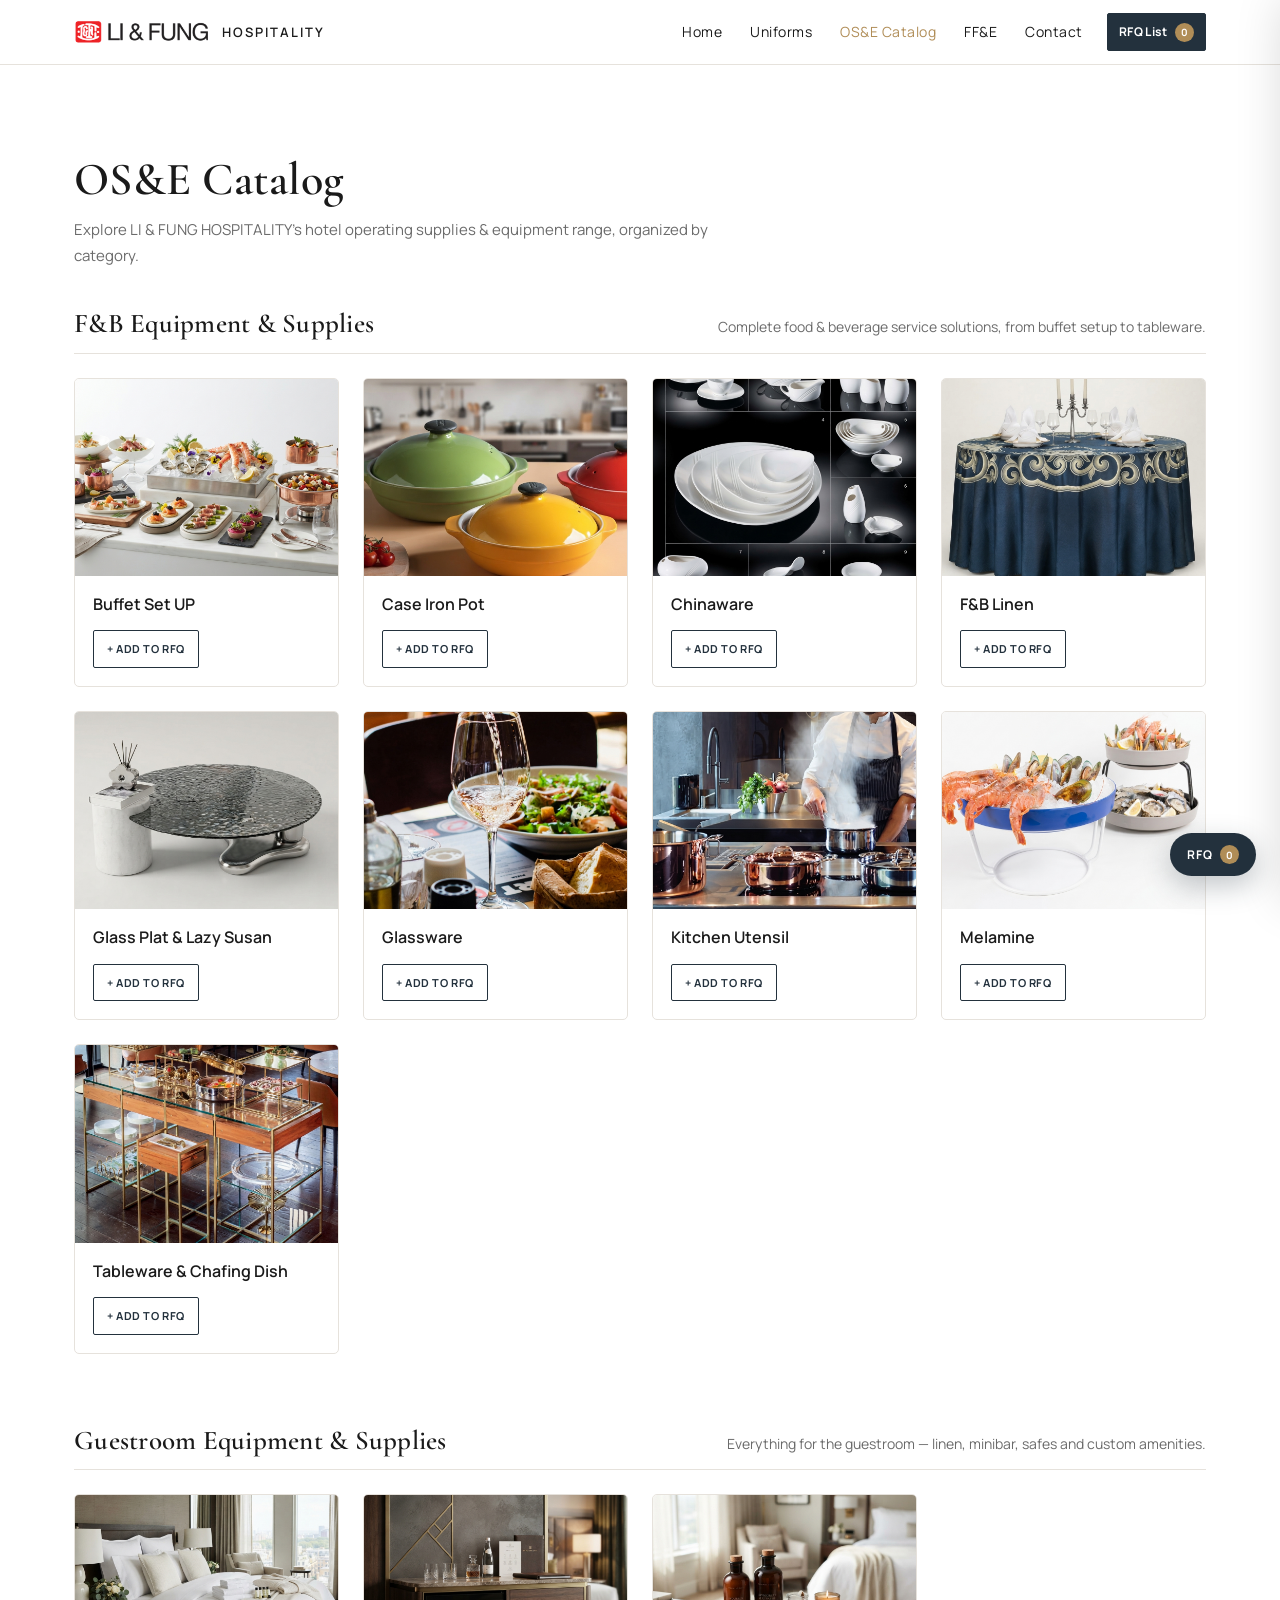
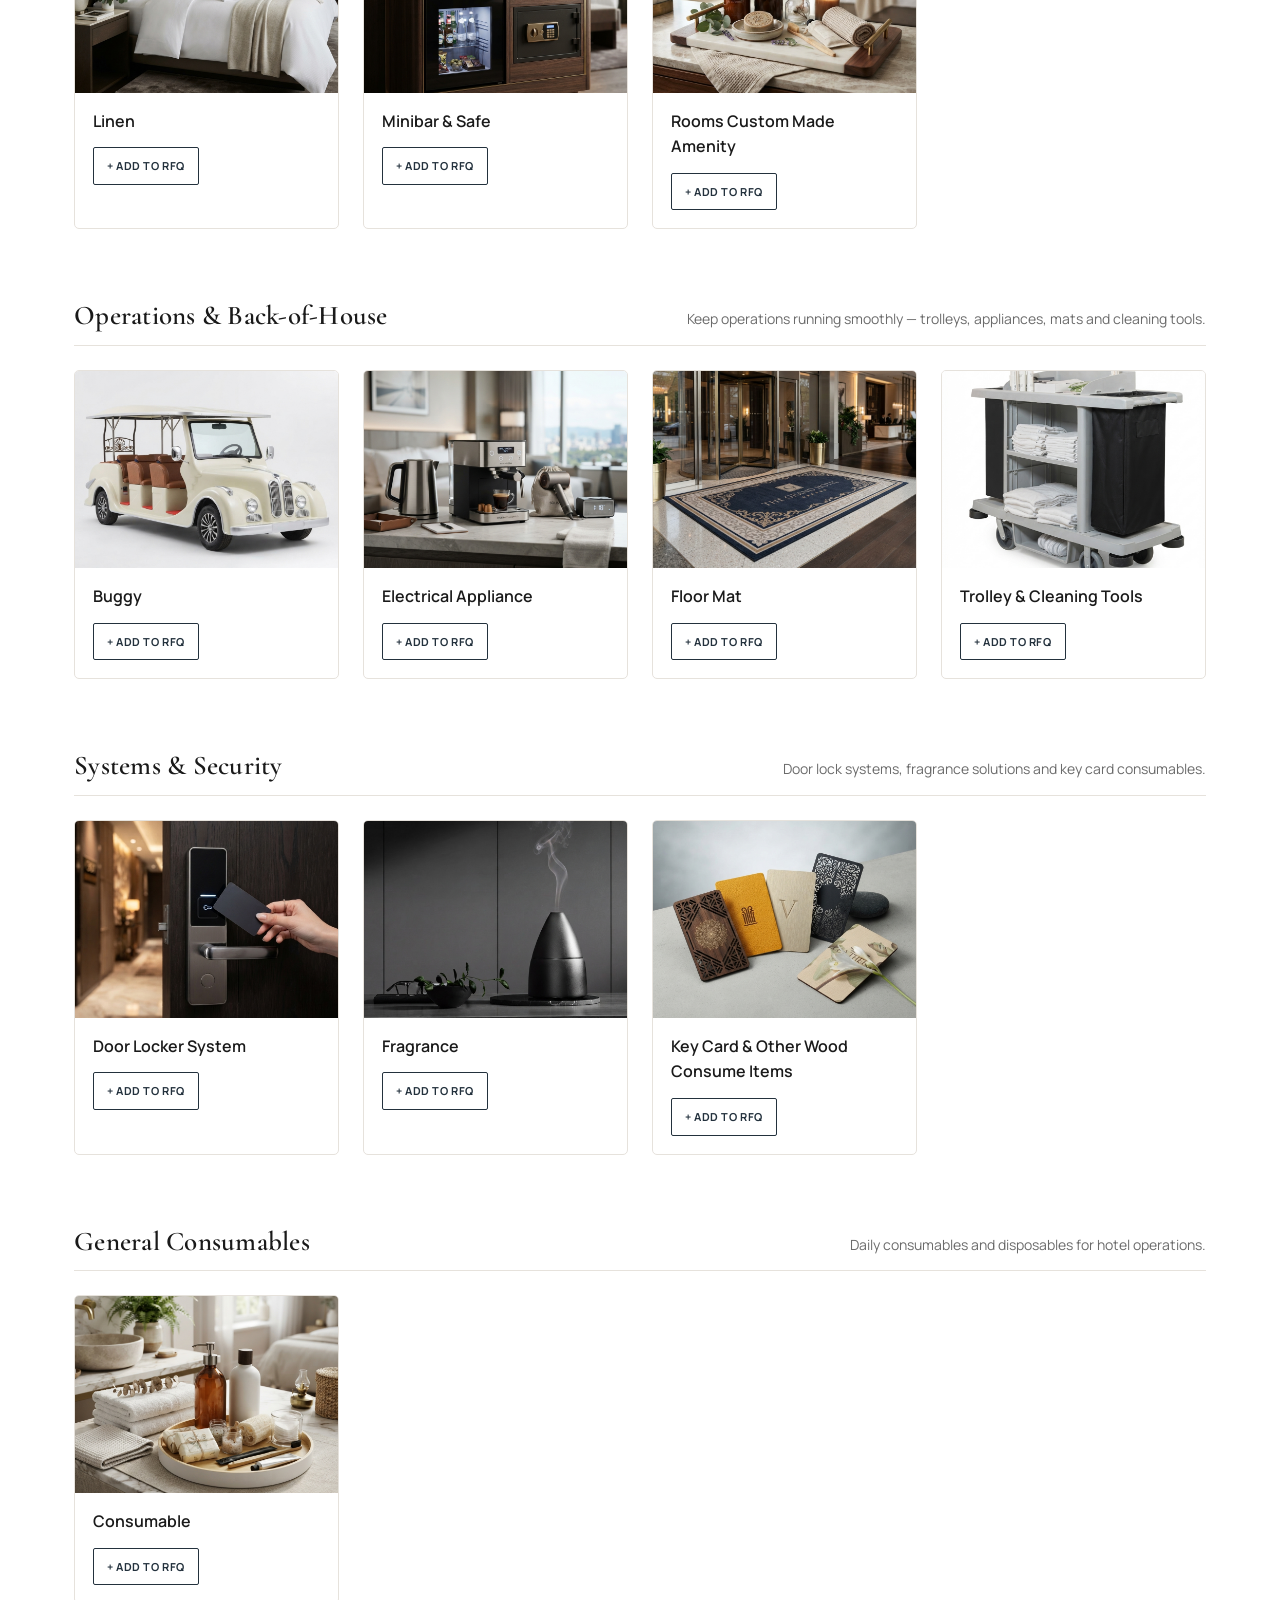
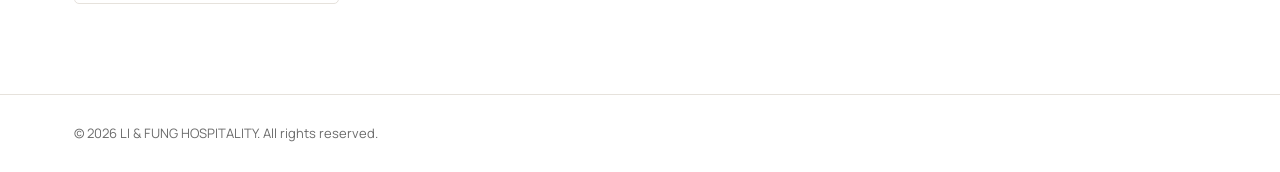
==== commit 62353119: "Add RFQ inquiry list and project workflows" ====
--- a/catalog.html
+++ b/catalog.html
@@ -42,6 +42,7 @@
 </footer>
 
 <script src="data/catalog.js"></script>
+<script src="rfq.js"></script>
 <script src="app.js"></script>
 </body>
 </html>
--- a/styles.css
+++ b/styles.css
@@ -255,3 +255,91 @@
   .hero-actions > .btn { display: block; padding: 13px 18px; }
   nav a { margin-left: 16px; }
 }
+
+/* RFQ list */
+.site-header nav { display: flex; align-items: center; }
+.rfq-nav-button, .rfq-float-button, .rfq-add-button, .rfq-remove, .rfq-quantity-control button, .rfq-email-button, .rfq-form-submit {
+  font: inherit; cursor: pointer;
+}
+.rfq-nav-button {
+  margin-left: 24px; padding: 8px 11px; border: 1px solid #23313d; border-radius: 2px;
+  background: #23313d; color: #fff; font-size: 12px; font-weight: 700; letter-spacing: .35px; white-space: nowrap;
+}
+.rfq-nav-button span, .rfq-float-button span { display: inline-grid; width: 19px; height: 19px; margin-left: 5px; place-items: center; border-radius: 50%; background: var(--accent); color: #fff; font-size: 10px; }
+.rfq-add-button {
+  border: 1px solid #23313d; border-radius: 2px; background: transparent; color: #23313d;
+  padding: 9px 13px; font-size: 11px; font-weight: 700; letter-spacing: .55px; text-transform: uppercase;
+  transition: background .2s, border-color .2s, color .2s;
+}
+.rfq-add-button:hover { background: #23313d; color: #fff; }
+.rfq-add-button:disabled, .rfq-add-button.is-added { border-color: #8d9a95; background: #eef2ef; color: #59665f; cursor: default; }
+.rfq-card-button { margin-top: 16px; }
+.series-head { display: flex; align-items: flex-start; justify-content: space-between; gap: 20px; }
+.series-head > div { min-width: 0; }
+.series-head .rfq-add-button { flex: 0 0 auto; margin-top: 2px; }
+.ose-subcategory-body { padding: 16px 18px 18px; }
+.ose-subcategory-card h3 { padding: 0; }
+.ose-subcategory-body .rfq-add-button { margin-top: 13px; }
+.ffe-scene-copy .rfq-add-button { margin-top: 22px; }
+
+.rfq-float-button {
+  position: fixed; right: 24px; bottom: 24px; z-index: 31; border: 0; border-radius: 999px;
+  background: #23313d; box-shadow: 0 10px 28px rgba(35,49,61,.28); color: #fff; padding: 12px 17px;
+  font-size: 12px; font-weight: 700; letter-spacing: .7px; transition: background .2s, transform .2s;
+}
+.rfq-float-button:hover { background: var(--accent); transform: translateY(-2px); }
+.rfq-overlay { position: fixed; inset: 0; z-index: 38; background: rgba(16,24,29,.38); opacity: 0; pointer-events: none; transition: opacity .25s; }
+.rfq-overlay.is-visible { opacity: 1; pointer-events: auto; }
+.rfq-drawer {
+  position: fixed; top: 0; right: 0; z-index: 39; display: flex; flex-direction: column; width: min(440px, 100%); height: 100dvh;
+  background: #fff; box-shadow: -18px 0 46px rgba(0,0,0,.16); transform: translateX(105%); transition: transform .3s ease;
+}
+.rfq-drawer.is-open { transform: translateX(0); }
+.rfq-drawer-head { display: flex; align-items: flex-start; justify-content: space-between; padding: 27px 26px 22px; border-bottom: 1px solid var(--line); }
+.rfq-drawer-head p, .rfq-modal-eyebrow { color: var(--accent); font-size: 10px; font-weight: 700; letter-spacing: 1.8px; text-transform: uppercase; }
+.rfq-drawer-head h2 { margin-top: 3px; color: #23313d; font-family: "Cormorant Garamond", Georgia, serif; font-size: 32px; font-weight: 600; }
+.rfq-drawer-head > button { border: 0; background: none; color: var(--muted); cursor: pointer; font-size: 30px; line-height: 1; }
+.rfq-drawer-items { flex: 1; overflow-y: auto; padding: 18px 26px 26px; }
+.rfq-empty { margin: 26px 0; color: var(--muted); font-size: 14px; line-height: 1.7; }
+.rfq-item { padding: 20px 0; border-bottom: 1px solid var(--line); }
+.rfq-item-title { display: flex; justify-content: space-between; gap: 14px; }
+.rfq-item-title h3 { color: #23313d; font-size: 15px; }
+.rfq-item-title p { margin-top: 3px; color: var(--muted); font-size: 13px; }
+.rfq-remove { border: 0; background: none; color: #9b4b45; font-size: 11px; text-decoration: underline; }
+.rfq-meta { display: flex; flex-wrap: wrap; gap: 7px 15px; margin: 14px 0; color: var(--muted); font-size: 12px; }
+.rfq-field { display: grid; gap: 7px; margin-top: 13px; color: #23313d; font-size: 12px; font-weight: 700; }
+.rfq-field textarea, .rfq-product-fields textarea, .rfq-form textarea, .rfq-product-fields input, .rfq-form input {
+  width: 100%; border: 1px solid var(--line); border-radius: 2px; background: #fff; color: var(--ink); font: inherit; font-size: 13px; font-weight: 400; line-height: 1.5; padding: 9px 10px; resize: vertical;
+}
+.rfq-quantity-control { display: inline-grid; grid-template-columns: 34px 64px 34px; width: max-content; border: 1px solid var(--line); border-radius: 2px; overflow: hidden; }
+.rfq-quantity-control button { border: 0; background: var(--bg-alt); color: #23313d; font-size: 18px; }
+.rfq-quantity-control input { width: 64px; border: 0; border-left: 1px solid var(--line); border-right: 1px solid var(--line); font: inherit; text-align: center; }
+.rfq-drawer-footer { padding: 18px 26px 26px; border-top: 1px solid var(--line); }
+.rfq-drawer-footer p { margin-bottom: 13px; color: var(--muted); font-size: 13px; }
+.rfq-email-button, .rfq-form-submit { width: 100%; border: 1px solid #23313d; border-radius: 2px; background: #23313d; color: #fff; padding: 13px 16px; font-size: 12px; font-weight: 700; letter-spacing: .7px; text-transform: uppercase; }
+.rfq-email-button:disabled { border-color: #bac0bd; background: #bac0bd; cursor: not-allowed; }
+.custom-rfq-modal { z-index: 45; }
+.custom-rfq-box { max-width: 610px; }
+.custom-rfq-box h2 { margin-top: 5px; color: #23313d; font-family: "Cormorant Garamond", Georgia, serif; font-size: 35px; font-weight: 600; }
+.rfq-modal-intro { margin: 10px 0 22px; color: var(--muted); font-size: 14px; }
+.rfq-form, .rfq-product-form { display: grid; gap: 14px; margin-top: 22px; }
+.rfq-form label, .rfq-product-fields label { display: grid; gap: 6px; color: #23313d; font-size: 12px; font-weight: 700; }
+.rfq-product-fields { display: grid; gap: 13px; }
+.rfq-modal-meta { display: flex; flex-wrap: wrap; gap: 8px 18px; color: var(--muted); font-size: 12px; }
+.rfq-product-form { padding-top: 22px; border-top: 1px solid var(--line); }
+
+@media (max-width: 720px) {
+  .site-header nav { flex-wrap: wrap; justify-content: flex-start; }
+  .rfq-nav-button { margin-left: 0; padding: 7px 9px; }
+  .series-head { flex-direction: column; }
+  .series-head .rfq-add-button { margin-top: 0; }
+}
+@media (max-width: 520px) {
+  .rfq-float-button { right: 16px; bottom: 16px; }
+  .rfq-drawer-head, .rfq-drawer-items, .rfq-drawer-footer { padding-left: 19px; padding-right: 19px; }
+  .custom-rfq-box { padding: 28px 20px; }
+}
+@media (max-width: 720px) {
+  .site-header nav a { margin-left: 0; }
+}
+.ffe-project-button { margin-top: 24px; padding: 12px 18px; }
